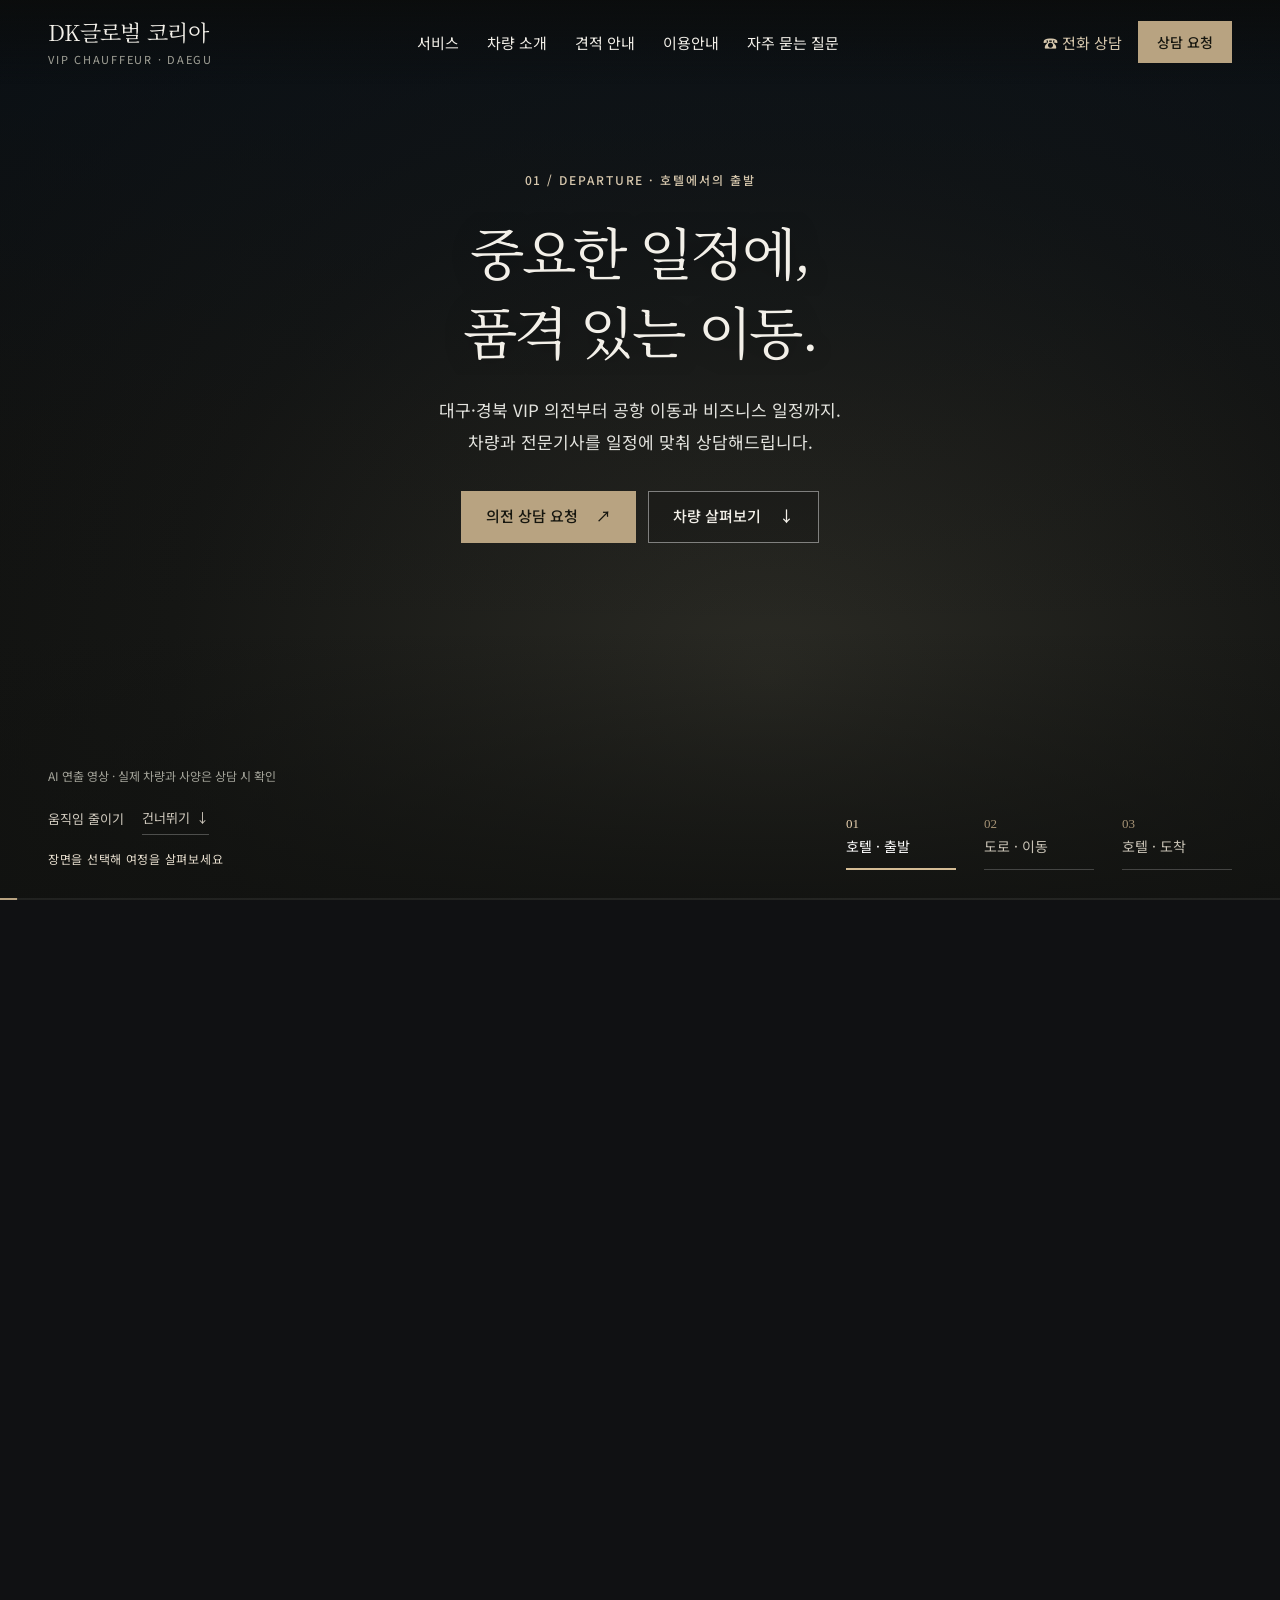
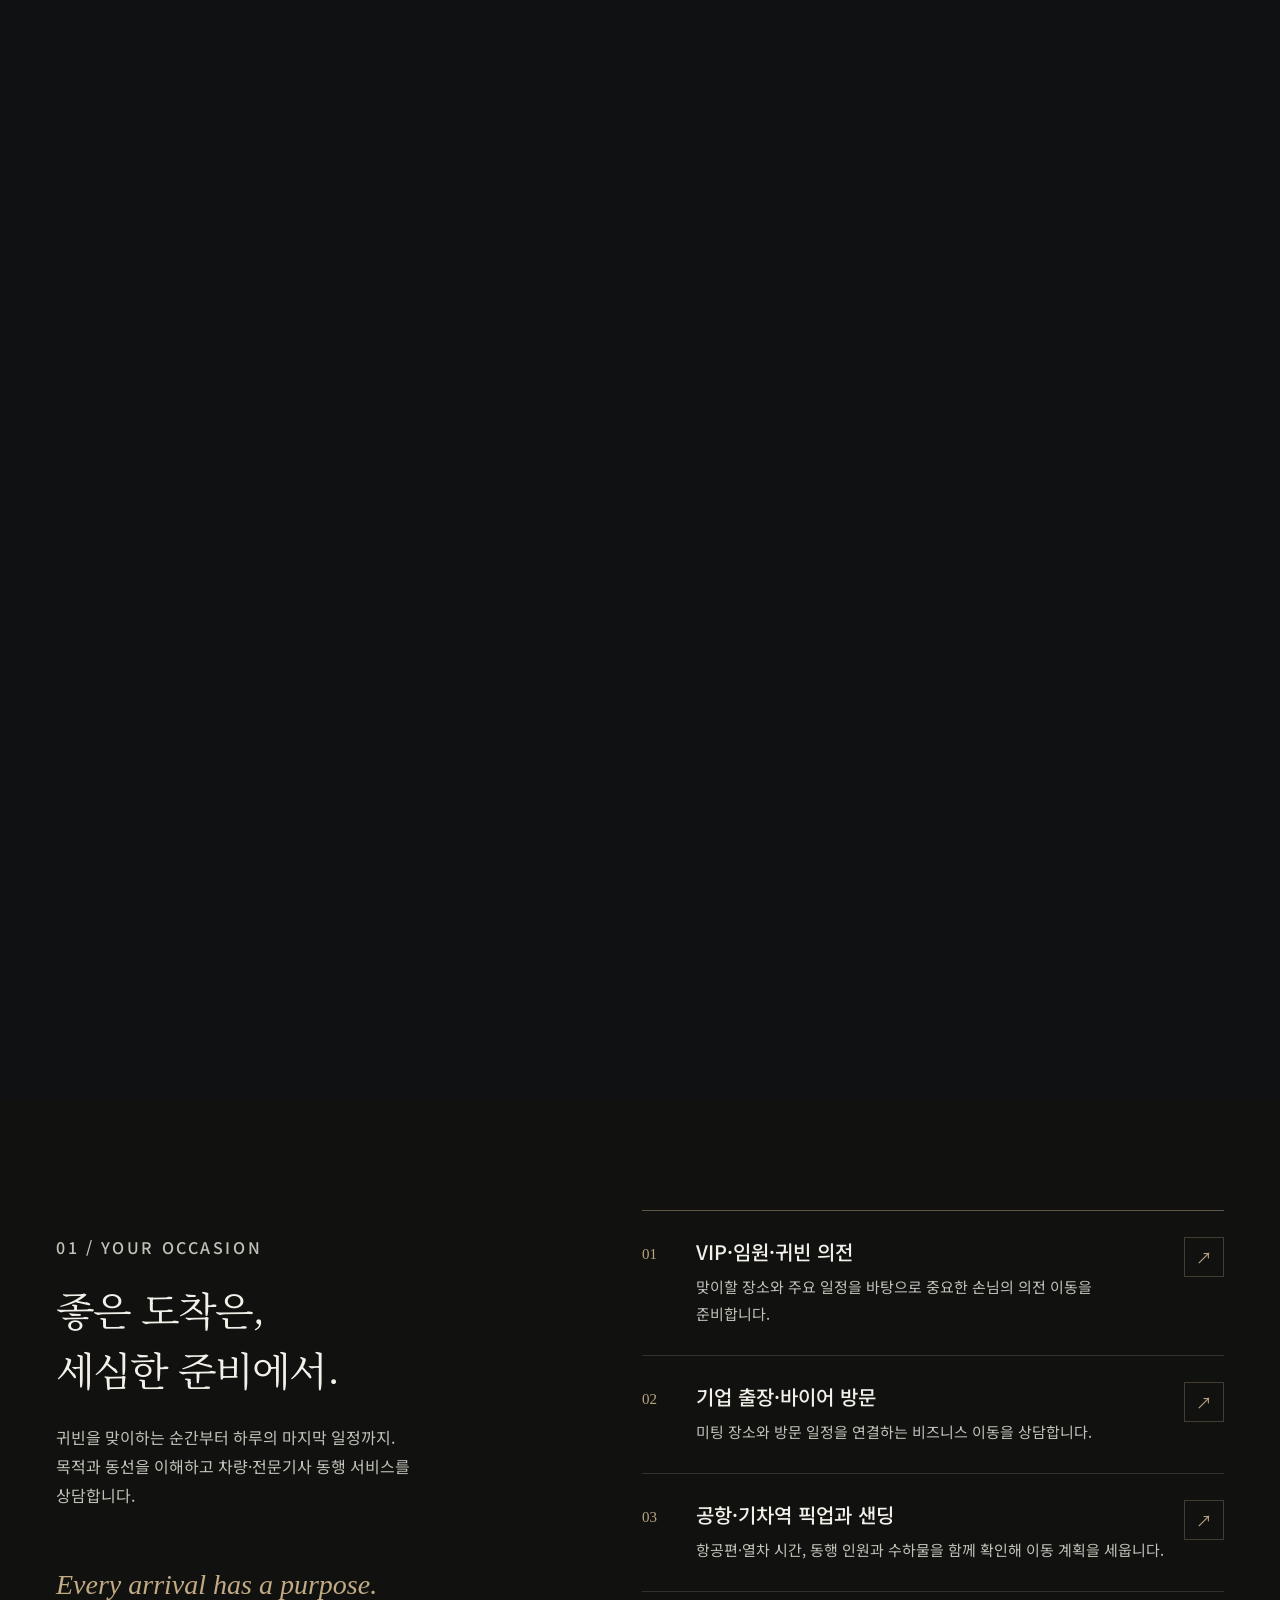
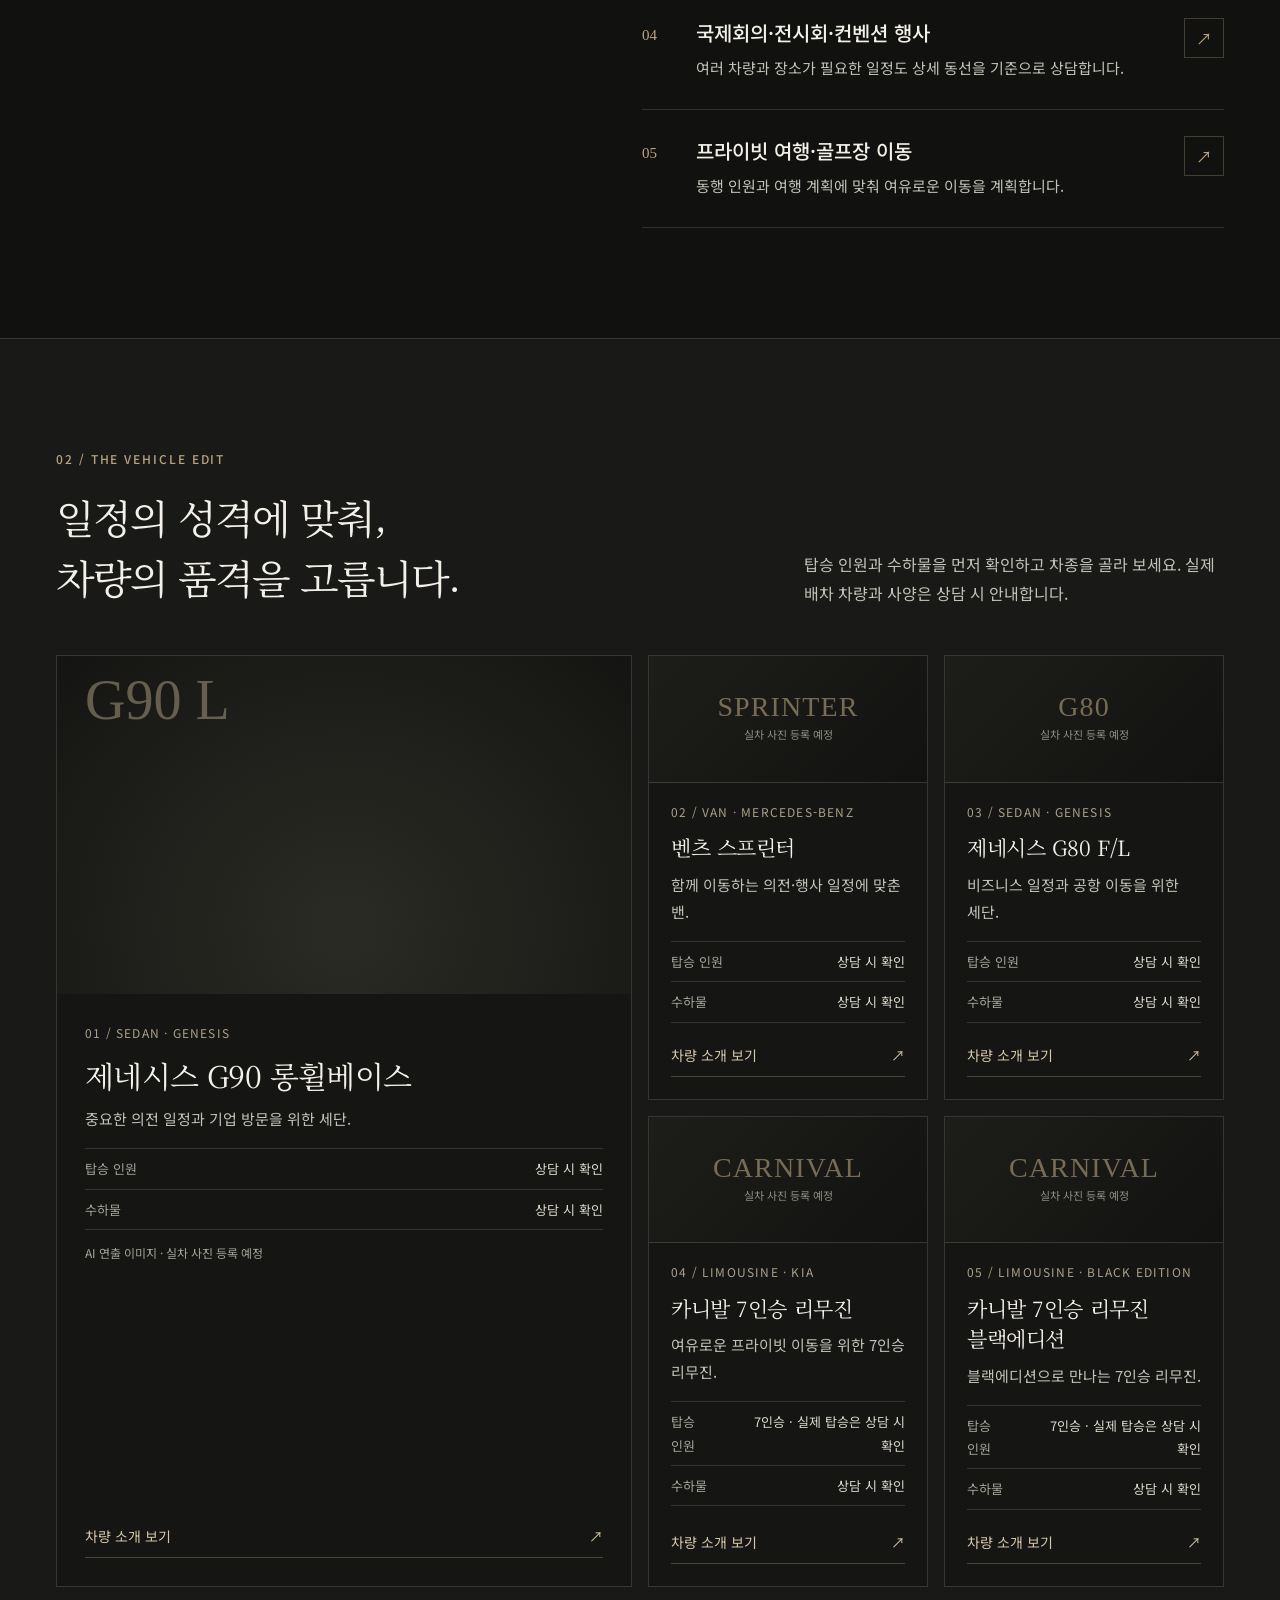
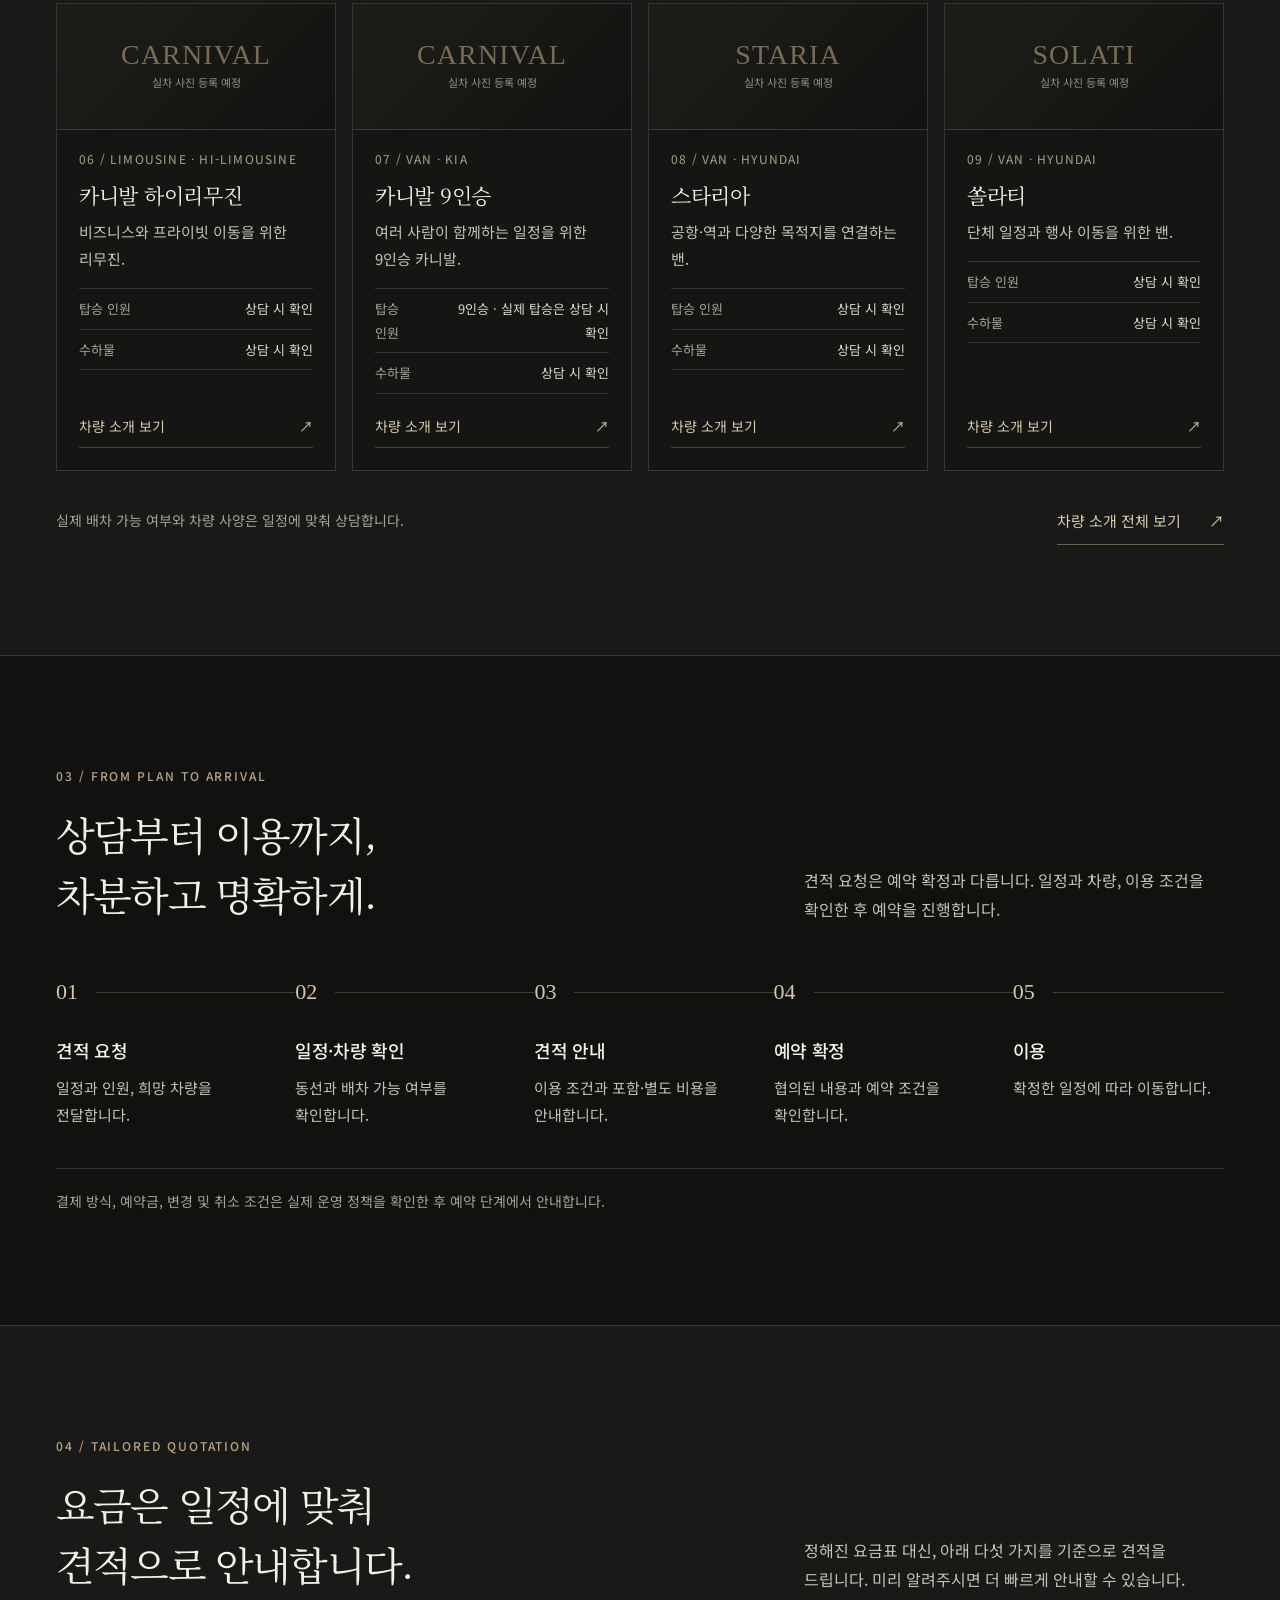
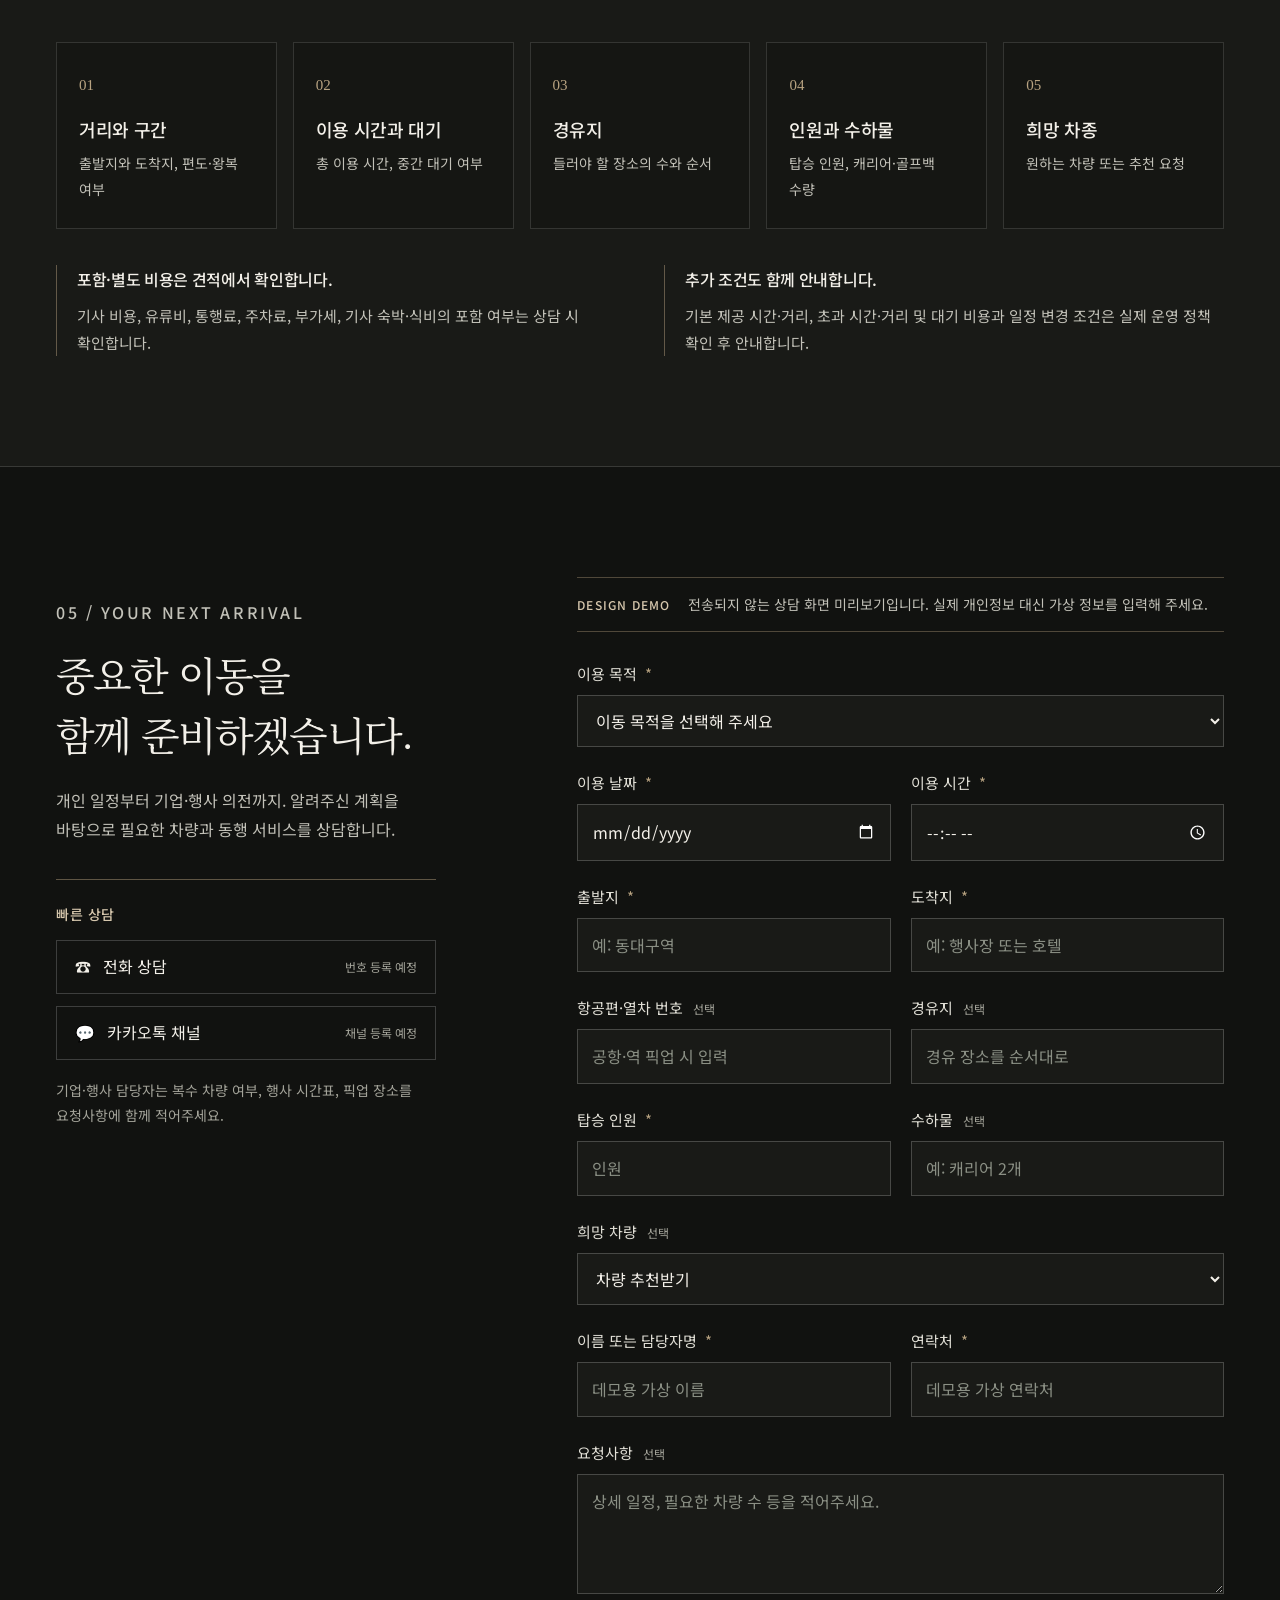
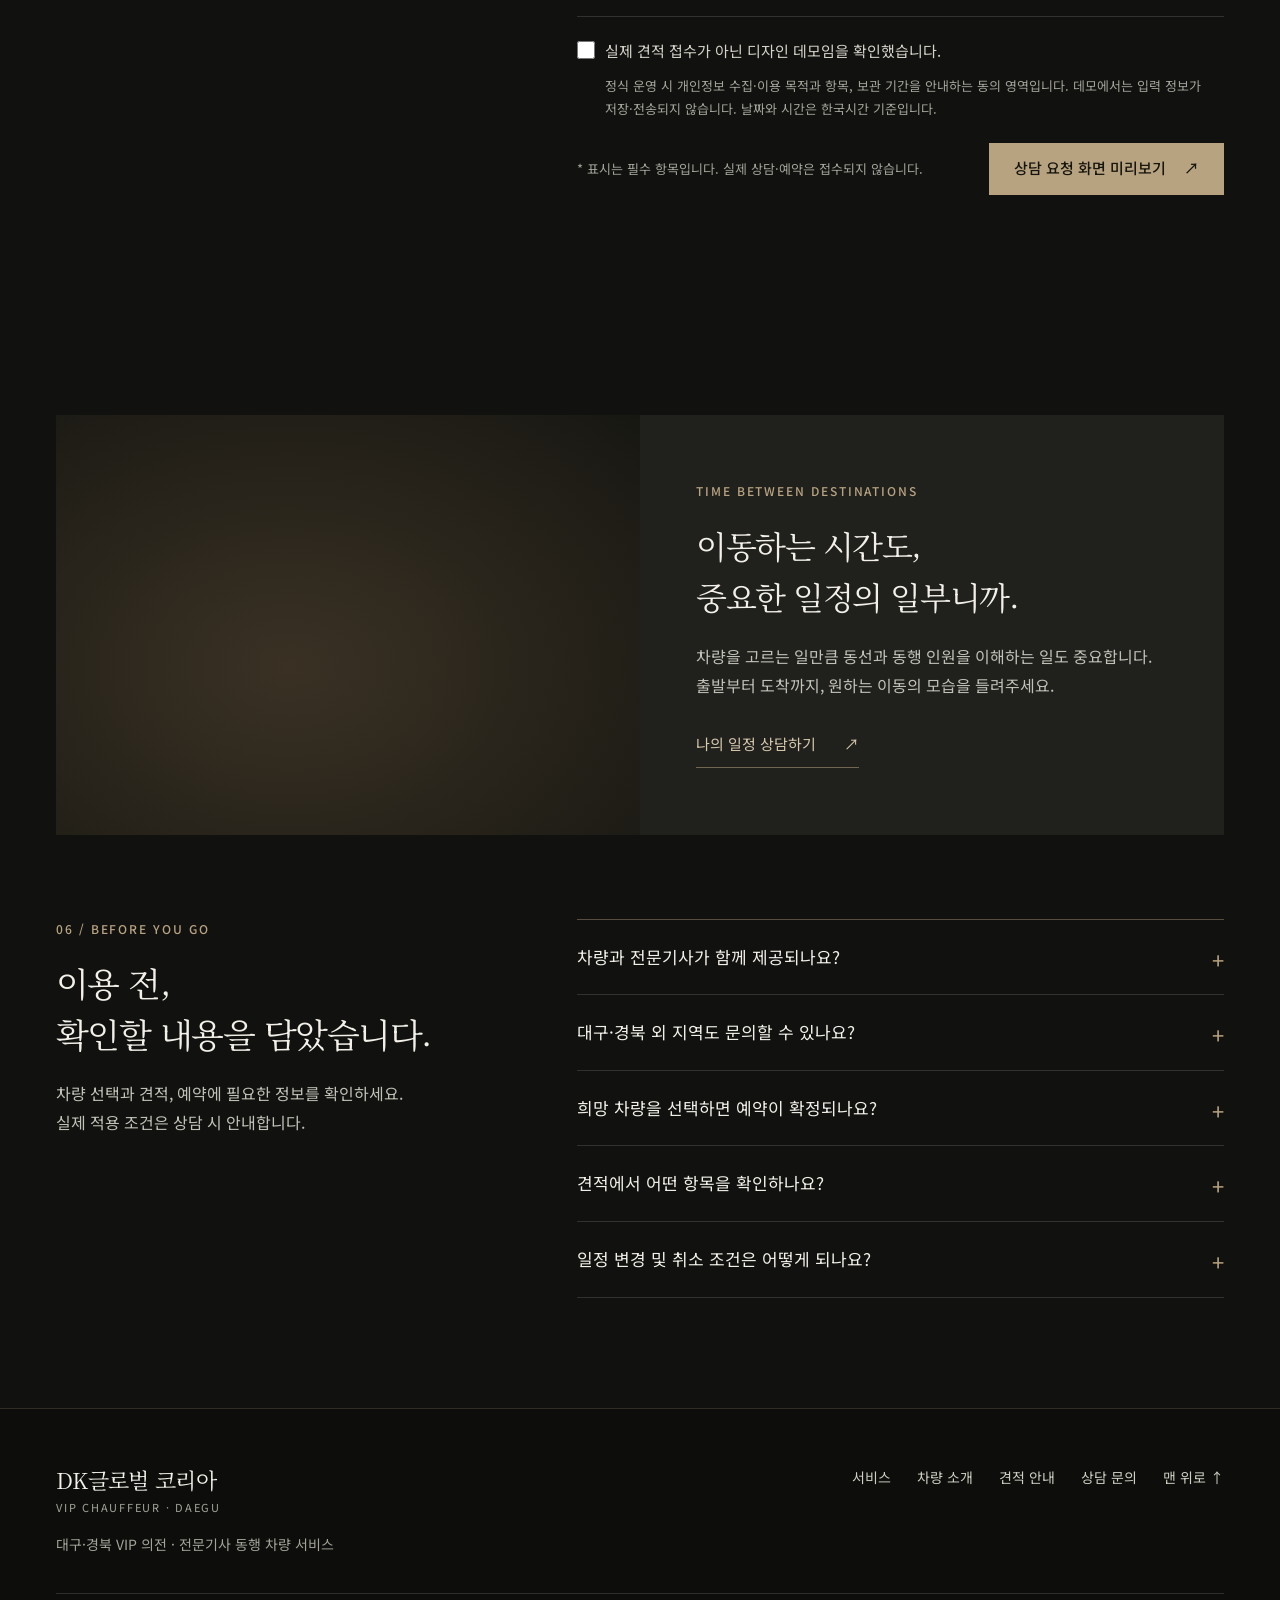
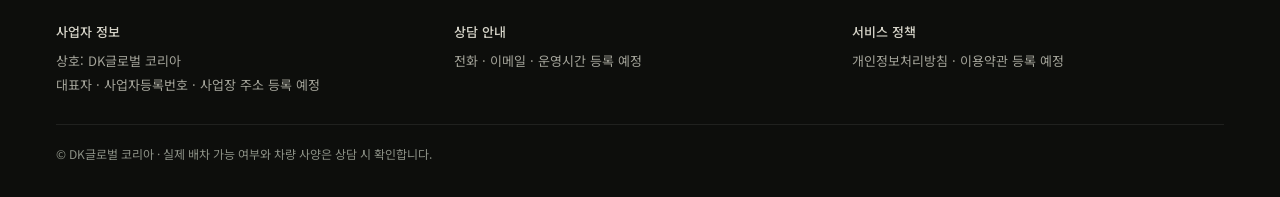
==== dk-global-korea/concept-a-v2/index.html @ 4662c8ce "Add DK Global Korea concept A v2 mockup Redesign of the handed-over concept A page: remove mockup ma" ====
<!doctype html>
<html lang="ko">
<head>
<meta charset="utf-8">
<meta name="viewport" content="width=device-width,initial-scale=1,viewport-fit=cover">
<!-- 시안 단계라 검색 노출을 막아 둡니다. 실제 공개할 때 이 줄을 삭제하세요. -->
<meta name="robots" content="noindex,nofollow">
<meta name="theme-color" content="#111210">
<meta name="description" content="DK글로벌 코리아 · 대구·경북 VIP 의전, 공항·역 픽업, 행사 이동. 차량과 전문기사 동행 서비스를 일정에 맞춰 상담합니다.">
<title>DK글로벌 코리아 | VIP 의전 · 전문기사 동행 차량</title>
<link rel="preconnect" href="https://fonts.googleapis.com">
<link rel="preconnect" href="https://fonts.gstatic.com" crossorigin>
<link href="https://fonts.googleapis.com/css2?family=Noto+Sans+KR:wght@400;500;600&family=Noto+Serif+KR:wght@400;500&display=swap" rel="stylesheet">
<link rel="stylesheet" href="style.css">
</head>
<body>
<a href="#main" class="skip">본문 바로가기</a>

<header class="header">
  <div class="header-inner">
    <a href="#top" class="brand">DK글로벌 코리아<small>VIP CHAUFFEUR · DAEGU</small></a>
    <nav class="nav" id="main-nav" aria-label="주 메뉴">
      <a href="#services">서비스</a><a href="#fleet">차량 소개</a><a href="#quotation">견적 안내</a><a href="#process">이용안내</a><a href="#faq">자주 묻는 질문</a>
    </nav>
    <div class="header-actions">
      <!-- TODO: 실제 전화번호로 교체 → href="tel:010-0000-0000" -->
      <a class="header-call" href="#contact" data-contact="phone"><span aria-hidden="true">☎</span> 전화 상담</a>
      <a class="btn btn-small" href="#quote">상담 요청</a>
      <button class="menu-toggle" type="button" aria-label="메뉴 열기" aria-expanded="false" aria-controls="main-nav">☰</button>
    </div>
  </div>
</header>

<main id="main">
<section class="motion-story" id="top" aria-label="출발부터 도로 주행과 호텔 도착까지 이어지는 이동 여정">
  <div class="motion-stage">
    <div class="journey-cinema" aria-hidden="true"><video class="journey-film" muted playsinline preload="none" poster="assets/arrival.webp" data-src="assets/journey-film.mp4"></video><div class="journey-shade"></div></div>
    <div class="motion-scene is-active" data-scene="0" aria-hidden="false">
      <img class="motion-image" src="assets/arrival.webp" alt="호텔 앞 G90 롱휠베이스를 표현한 AI 연출 이미지. 실제 배차 차량 사진이 아닙니다." width="2000" height="1143" fetchpriority="high" onerror="this.classList.add('is-missing')">
      <div class="motion-copy"><span class="eyebrow">01 / DEPARTURE · 호텔에서의 출발</span><h1><span class="motion-line"><span>중요한 일정에,</span></span><span class="motion-line"><span>품격 있는 이동.</span></span></h1><p>대구·경북 VIP 의전부터 공항 이동과 비즈니스 일정까지.<br>차량과 전문기사를 일정에 맞춰 상담해드립니다.</p><div class="actions"><a class="btn" href="#quote">의전 상담 요청 <span aria-hidden="true">↗</span></a><a class="btn btn-ghost" href="#fleet">차량 살펴보기 <span aria-hidden="true">↓</span></a></div></div>
    </div>
    <div class="motion-scene" data-scene="1" aria-hidden="true" inert>
      <img class="motion-image" src="assets/journey-road-v2.webp" alt="호텔에서 출발한 검은색 G90 롱휠베이스가 저녁 도로를 달리는 AI 연출 장면. 실제 운행 사진이 아닙니다." width="1920" height="1080" onerror="this.classList.add('is-missing')">
      <div class="motion-copy"><span class="eyebrow">02 / ON THE ROAD · 목적지를 향해</span><h2 class="motion-title">달라지는 풍경,<br>이어지는 여유.</h2><p>호텔을 나선 순간부터 다음 목적지까지.<br>이동하는 시간도 편안한 일정의 일부가 되도록.</p><div class="actions"><a class="btn btn-ghost" href="#fleet">내 일정에 맞는 차량 <span aria-hidden="true">↗</span></a></div></div>
    </div>
    <div class="motion-scene" data-scene="2" aria-hidden="true" inert>
      <img class="motion-image" src="assets/journey-hotel.webp" alt="첫 장면과 같은 검은색 G90 롱휠베이스가 호텔 입구를 향해 진입하는 뒷측면 AI 연출 장면. 실제 배차 차량 사진이 아닙니다." width="1920" height="1080" onerror="this.classList.add('is-missing')">
      <div class="motion-copy"><span class="eyebrow">03 / ARRIVAL · 호텔에 도착</span><h2 class="motion-title">도착의 순간까지,<br>품격 있게.</h2><p>차에서 내린 뒤 이어질 다음 일정까지 생각합니다.<br>출발과 도착을 하나의 세심한 여정으로.</p><div class="actions"><a class="btn" href="#services">서비스 살펴보기 <span aria-hidden="true">↓</span></a></div></div>
    </div>
    <div class="motion-bottom">
      <div class="motion-bottom-left">
        <p class="motion-disclaimer">AI 연출 영상 · 실제 차량과 사양은 상담 시 확인</p>
        <div class="journey-play-row">
          <button class="journey-play" type="button" aria-label="출발부터 호텔 도착까지 영상 재생" aria-pressed="false" disabled><span class="journey-play-icon" aria-hidden="true">▶</span><span class="journey-play-label">영상 준비 중</span></button>
          <button class="motion-toggle" type="button" aria-pressed="false">움직임 줄이기</button>
          <a class="motion-skip" href="#services">건너뛰기 <span aria-hidden="true">↓</span></a>
        </div>
        <div class="motion-scroll-hint">스크롤로 이어지는 여정 <span aria-hidden="true">↓</span></div>
      </div>
      <div class="motion-chapters" role="group" aria-label="이동 여정의 장면 선택"><button type="button" data-chapter="0" aria-pressed="true"><b>01</b>호텔 · 출발</button><button type="button" data-chapter="1" aria-pressed="false"><b>02</b>도로 · 이동</button><button type="button" data-chapter="2" aria-pressed="false"><b>03</b>호텔 · 도착</button></div>
    </div>
    <div class="motion-progress" aria-hidden="true"><span></span></div>
  </div>
</section>

<section class="section" id="services" aria-labelledby="services-title"><div class="wrap service-layout">
  <div class="service-intro"><p class="eyebrow">01 / YOUR OCCASION</p><h2 id="services-title">좋은 도착은,<br>세심한 준비에서.</h2><p>귀빈을 맞이하는 순간부터 하루의 마지막 일정까지. 목적과 동선을 이해하고 차량·전문기사 동행 서비스를 상담합니다.</p><p class="service-motto" aria-hidden="true">Every arrival has a purpose.</p></div>
  <!-- 확인 필요: 사업자 업종(렌터카 등)에 따라 내국인 대상 기사 동행 안내 문구는 조정이 필요할 수 있습니다. -->
  <div class="service-list">
    <a class="service-row" href="#quote" data-purpose="VIP·임원·귀빈 의전"><span class="service-no">01</span><span><b>VIP·임원·귀빈 의전</b><span>맞이할 장소와 주요 일정을 바탕으로 중요한 손님의 의전 이동을 준비합니다.</span></span><span class="service-arrow" aria-hidden="true">↗</span></a>
    <a class="service-row" href="#quote" data-purpose="기업 출장·바이어 방문"><span class="service-no">02</span><span><b>기업 출장·바이어 방문</b><span>미팅 장소와 방문 일정을 연결하는 비즈니스 이동을 상담합니다.</span></span><span class="service-arrow" aria-hidden="true">↗</span></a>
    <a class="service-row" href="#quote" data-purpose="공항·기차역 픽업과 샌딩"><span class="service-no">03</span><span><b>공항·기차역 픽업과 샌딩</b><span>항공편·열차 시간, 동행 인원과 수하물을 함께 확인해 이동 계획을 세웁니다.</span></span><span class="service-arrow" aria-hidden="true">↗</span></a>
    <a class="service-row" href="#quote" data-purpose="국제회의·전시회·컨벤션"><span class="service-no">04</span><span><b>국제회의·전시회·컨벤션 행사</b><span>여러 차량과 장소가 필요한 일정도 상세 동선을 기준으로 상담합니다.</span></span><span class="service-arrow" aria-hidden="true">↗</span></a>
    <a class="service-row" href="#quote" data-purpose="프라이빗 여행·골프장 이동"><span class="service-no">05</span><span><b>프라이빗 여행·골프장 이동</b><span>동행 인원과 여행 계획에 맞춰 여유로운 이동을 계획합니다.</span></span><span class="service-arrow" aria-hidden="true">↗</span></a>
  </div>
</div></section>

<section class="section section-panel" id="fleet" aria-labelledby="fleet-title"><div class="wrap">
  <div class="section-head"><div><p class="eyebrow">02 / THE VEHICLE EDIT</p><h2 id="fleet-title">일정의 성격에 맞춰,<br>차량의 품격을 고릅니다.</h2></div><p>탑승 인원과 수하물을 먼저 확인하고 차종을 골라 보세요. 실제 배차 차량과 사양은 상담 시 안내합니다.</p></div>
  <div class="fleet-grid">
    <article class="vehicle-card featured">
      <div class="vehicle-photo"><img src="assets/arrival.webp" alt="G90 롱휠베이스 AI 외관 연출 예시" loading="lazy" onerror="this.classList.add('is-missing')"><span class="vehicle-word" aria-hidden="true">G90 L</span></div>
      <div class="vehicle-body"><p class="vehicle-meta">01 / SEDAN · GENESIS</p><h3>제네시스 G90 롱휠베이스</h3><p>중요한 의전 일정과 기업 방문을 위한 세단.</p>
      <dl class="vehicle-spec"><div><dt>탑승 인원</dt><dd>상담 시 확인</dd></div><div><dt>수하물</dt><dd>상담 시 확인</dd></div></dl>
      <p class="vehicle-note">AI 연출 이미지 · 실차 사진 등록 예정</p>
      <a class="vehicle-link" href="../vehicles/index.html#g90">차량 소개 보기 <span aria-hidden="true">↗</span></a></div>
    </article>
    <article class="vehicle-card"><div class="vehicle-thumb" aria-hidden="true"><span>SPRINTER</span><small>실차 사진 등록 예정</small></div><p class="vehicle-meta">02 / VAN · MERCEDES-BENZ</p><h3>벤츠 스프린터</h3><p>함께 이동하는 의전·행사 일정에 맞춘 밴.</p><dl class="vehicle-spec"><div><dt>탑승 인원</dt><dd>상담 시 확인</dd></div><div><dt>수하물</dt><dd>상담 시 확인</dd></div></dl><a class="vehicle-link" href="../vehicles/index.html#sprinter">차량 소개 보기 <span aria-hidden="true">↗</span></a></article>
    <article class="vehicle-card"><div class="vehicle-thumb" aria-hidden="true"><span>G80</span><small>실차 사진 등록 예정</small></div><p class="vehicle-meta">03 / SEDAN · GENESIS</p><h3>제네시스 G80 F/L</h3><p>비즈니스 일정과 공항 이동을 위한 세단.</p><dl class="vehicle-spec"><div><dt>탑승 인원</dt><dd>상담 시 확인</dd></div><div><dt>수하물</dt><dd>상담 시 확인</dd></div></dl><a class="vehicle-link" href="../vehicles/index.html#g80">차량 소개 보기 <span aria-hidden="true">↗</span></a></article>
    <article class="vehicle-card"><div class="vehicle-thumb" aria-hidden="true"><span>CARNIVAL</span><small>실차 사진 등록 예정</small></div><p class="vehicle-meta">04 / LIMOUSINE · KIA</p><h3>카니발 7인승 리무진</h3><p>여유로운 프라이빗 이동을 위한 7인승 리무진.</p><dl class="vehicle-spec"><div><dt>탑승 인원</dt><dd>7인승 · 실제 탑승은 상담 시 확인</dd></div><div><dt>수하물</dt><dd>상담 시 확인</dd></div></dl><a class="vehicle-link" href="../vehicles/index.html#carnival-7">차량 소개 보기 <span aria-hidden="true">↗</span></a></article>
    <article class="vehicle-card"><div class="vehicle-thumb" aria-hidden="true"><span>CARNIVAL</span><small>실차 사진 등록 예정</small></div><p class="vehicle-meta">05 / LIMOUSINE · BLACK EDITION</p><h3>카니발 7인승 리무진 블랙에디션</h3><p>블랙에디션으로 만나는 7인승 리무진.</p><dl class="vehicle-spec"><div><dt>탑승 인원</dt><dd>7인승 · 실제 탑승은 상담 시 확인</dd></div><div><dt>수하물</dt><dd>상담 시 확인</dd></div></dl><a class="vehicle-link" href="../vehicles/index.html#carnival-black">차량 소개 보기 <span aria-hidden="true">↗</span></a></article>
    <article class="vehicle-card"><div class="vehicle-thumb" aria-hidden="true"><span>CARNIVAL</span><small>실차 사진 등록 예정</small></div><p class="vehicle-meta">06 / LIMOUSINE · HI-LIMOUSINE</p><h3>카니발 하이리무진</h3><p>비즈니스와 프라이빗 이동을 위한 리무진.</p><dl class="vehicle-spec"><div><dt>탑승 인원</dt><dd>상담 시 확인</dd></div><div><dt>수하물</dt><dd>상담 시 확인</dd></div></dl><a class="vehicle-link" href="../vehicles/index.html#carnival-high">차량 소개 보기 <span aria-hidden="true">↗</span></a></article>
    <article class="vehicle-card"><div class="vehicle-thumb" aria-hidden="true"><span>CARNIVAL</span><small>실차 사진 등록 예정</small></div><p class="vehicle-meta">07 / VAN · KIA</p><h3>카니발 9인승</h3><p>여러 사람이 함께하는 일정을 위한 9인승 카니발.</p><dl class="vehicle-spec"><div><dt>탑승 인원</dt><dd>9인승 · 실제 탑승은 상담 시 확인</dd></div><div><dt>수하물</dt><dd>상담 시 확인</dd></div></dl><a class="vehicle-link" href="../vehicles/index.html#carnival-9">차량 소개 보기 <span aria-hidden="true">↗</span></a></article>
    <article class="vehicle-card"><div class="vehicle-thumb" aria-hidden="true"><span>STARIA</span><small>실차 사진 등록 예정</small></div><p class="vehicle-meta">08 / VAN · HYUNDAI</p><h3>스타리아</h3><p>공항·역과 다양한 목적지를 연결하는 밴.</p><dl class="vehicle-spec"><div><dt>탑승 인원</dt><dd>상담 시 확인</dd></div><div><dt>수하물</dt><dd>상담 시 확인</dd></div></dl><a class="vehicle-link" href="../vehicles/index.html#staria">차량 소개 보기 <span aria-hidden="true">↗</span></a></article>
    <article class="vehicle-card"><div class="vehicle-thumb" aria-hidden="true"><span>SOLATI</span><small>실차 사진 등록 예정</small></div><p class="vehicle-meta">09 / VAN · HYUNDAI</p><h3>쏠라티</h3><p>단체 일정과 행사 이동을 위한 밴.</p><dl class="vehicle-spec"><div><dt>탑승 인원</dt><dd>상담 시 확인</dd></div><div><dt>수하물</dt><dd>상담 시 확인</dd></div></dl><a class="vehicle-link" href="../vehicles/index.html#solati">차량 소개 보기 <span aria-hidden="true">↗</span></a></article>
  </div>
  <div class="fleet-footnote"><p>실제 배차 가능 여부와 차량 사양은 일정에 맞춰 상담합니다.</p><a class="text-link" href="../vehicles/index.html">차량 소개 전체 보기 <span aria-hidden="true">↗</span></a></div>
</div></section>

<section class="section" id="process" aria-labelledby="process-title"><div class="wrap">
  <div class="section-head"><div><p class="eyebrow">03 / FROM PLAN TO ARRIVAL</p><h2 id="process-title">상담부터 이용까지,<br>차분하고 명확하게.</h2></div><p>견적 요청은 예약 확정과 다릅니다. 일정과 차량, 이용 조건을 확인한 후 예약을 진행합니다.</p></div>
  <ol class="process-grid">
    <li><span class="step-number">01</span><h3>견적 요청</h3><p>일정과 인원, 희망 차량을 전달합니다.</p></li>
    <li><span class="step-number">02</span><h3>일정·차량 확인</h3><p>동선과 배차 가능 여부를 확인합니다.</p></li>
    <li><span class="step-number">03</span><h3>견적 안내</h3><p>이용 조건과 포함·별도 비용을 안내합니다.</p></li>
    <li><span class="step-number">04</span><h3>예약 확정</h3><p>협의된 내용과 예약 조건을 확인합니다.</p></li>
    <li><span class="step-number">05</span><h3>이용</h3><p>확정한 일정에 따라 이동합니다.</p></li>
  </ol>
  <p class="process-note">결제 방식, 예약금, 변경 및 취소 조건은 실제 운영 정책을 확인한 후 예약 단계에서 안내합니다.</p>
</div></section>

<section class="section section-panel" id="quotation" aria-labelledby="quotation-title"><div class="wrap">
  <div class="section-head"><div><p class="eyebrow">04 / TAILORED QUOTATION</p><h2 id="quotation-title">요금은 일정에 맞춰<br>견적으로 안내합니다.</h2></div><p>정해진 요금표 대신, 아래 다섯 가지를 기준으로 견적을 드립니다. 미리 알려주시면 더 빠르게 안내할 수 있습니다.</p></div>
  <div class="factor-grid">
    <article class="factor"><span>01</span><h3>거리와 구간</h3><p>출발지와 도착지, 편도·왕복 여부</p></article>
    <article class="factor"><span>02</span><h3>이용 시간과 대기</h3><p>총 이용 시간, 중간 대기 여부</p></article>
    <article class="factor"><span>03</span><h3>경유지</h3><p>들러야 할 장소의 수와 순서</p></article>
    <article class="factor"><span>04</span><h3>인원과 수하물</h3><p>탑승 인원, 캐리어·골프백 수량</p></article>
    <article class="factor"><span>05</span><h3>희망 차종</h3><p>원하는 차량 또는 추천 요청</p></article>
  </div>
  <div class="pricing-notes">
    <div class="pricing-note"><h3>포함·별도 비용은 견적에서 확인합니다.</h3><p>기사 비용, 유류비, 통행료, 주차료, 부가세, 기사 숙박·식비의 포함 여부는 상담 시 확인합니다.</p></div>
    <div class="pricing-note"><h3>추가 조건도 함께 안내합니다.</h3><p>기본 제공 시간·거리, 초과 시간·거리 및 대기 비용과 일정 변경 조건은 실제 운영 정책 확인 후 안내합니다.</p></div>
  </div>
</div></section>

<section class="section" id="quote" aria-labelledby="quote-title"><div class="wrap quote-layout">
  <div class="quote-intro"><p class="eyebrow">05 / YOUR NEXT ARRIVAL</p><h2 id="quote-title">중요한 이동을<br>함께 준비하겠습니다.</h2><p>개인 일정부터 기업·행사 의전까지. 알려주신 계획을 바탕으로 필요한 차량과 동행 서비스를 상담합니다.</p>
    <div class="contact-card" id="contact">
      <strong>빠른 상담</strong>
      <!-- TODO: 실제 연락처로 교체 -->
      <a href="#contact" data-contact="phone"><span aria-hidden="true">☎</span> 전화 상담 <em>번호 등록 예정</em></a>
      <a href="#contact" data-contact="kakao"><span aria-hidden="true">💬</span> 카카오톡 채널 <em>채널 등록 예정</em></a>
      <p>기업·행사 담당자는 복수 차량 여부, 행사 시간표, 픽업 장소를 요청사항에 함께 적어주세요.</p>
    </div>
  </div>
  <div>
    <div class="demo-notice"><strong>DESIGN DEMO</strong><p>전송되지 않는 상담 화면 미리보기입니다. 실제 개인정보 대신 가상 정보를 입력해 주세요.</p></div>
    <form class="quote-form" id="quote-form" autocomplete="off" novalidate>
      <div class="field full"><label for="purpose">이용 목적 <span class="required">*</span></label><select id="purpose" required><option value="">이동 목적을 선택해 주세요</option><option>VIP·임원·귀빈 의전</option><option>기업 출장·바이어 방문</option><option>공항·기차역 픽업과 샌딩</option><option>국제회의·전시회·컨벤션</option><option>프라이빗 여행·골프장 이동</option></select></div>
      <div class="field"><label for="date">이용 날짜 <span class="required">*</span></label><input id="date" type="date" required></div>
      <div class="field"><label for="time">이용 시간 <span class="required">*</span></label><input id="time" type="time" required></div>
      <div class="field"><label for="origin">출발지 <span class="required">*</span></label><input id="origin" placeholder="예: 동대구역" required maxlength="120"></div>
      <div class="field"><label for="destination">도착지 <span class="required">*</span></label><input id="destination" placeholder="예: 행사장 또는 호텔" required maxlength="120"></div>
      <div class="field"><label for="transport">항공편·열차 번호 <span class="optional">선택</span></label><input id="transport" placeholder="공항·역 픽업 시 입력" maxlength="40"></div>
      <div class="field"><label for="stops">경유지 <span class="optional">선택</span></label><input id="stops" placeholder="경유 장소를 순서대로" maxlength="250"></div>
      <div class="field"><label for="people">탑승 인원 <span class="required">*</span></label><input id="people" type="number" min="1" step="1" placeholder="인원" required></div>
      <div class="field"><label for="luggage">수하물 <span class="optional">선택</span></label><input id="luggage" placeholder="예: 캐리어 2개" maxlength="120"></div>
      <div class="field full"><label for="vehicle">희망 차량 <span class="optional">선택</span></label><select id="vehicle"><option>차량 추천받기</option><option>제네시스 G90 롱휠베이스</option><option>제네시스 G80 F/L</option><option>벤츠 스프린터</option><option>카니발 하이리무진</option><option>카니발 7인승 리무진</option><option>카니발 9인승</option><option>카니발 7인승 리무진 블랙에디션</option><option>스타리아</option><option>쏠라티</option></select></div>
      <p class="selection-live full" id="selection-live" aria-live="polite"></p>
      <div class="field"><label for="name">이름 또는 담당자명 <span class="required">*</span></label><input id="name" placeholder="데모용 가상 이름" required maxlength="60"></div>
      <div class="field"><label for="contact-input">연락처 <span class="required">*</span></label><input id="contact-input" type="tel" placeholder="데모용 가상 연락처" required maxlength="50"></div>
      <div class="field full"><label for="request">요청사항 <span class="optional">선택</span></label><textarea id="request" placeholder="상세 일정, 필요한 차량 수 등을 적어주세요." maxlength="2000"></textarea></div>
      <div class="privacy-block full"><label class="consent"><input type="checkbox" id="privacy" required><span>실제 견적 접수가 아닌 디자인 데모임을 확인했습니다.</span></label><p>정식 운영 시 개인정보 수집·이용 목적과 항목, 보관 기간을 안내하는 동의 영역입니다. 데모에서는 입력 정보가 저장·전송되지 않습니다. 날짜와 시간은 한국시간 기준입니다.</p></div>
      <div class="form-action full"><p>* 표시는 필수 항목입니다. 실제 상담·예약은 접수되지 않습니다.</p><button class="btn" type="submit">상담 요청 화면 미리보기 <span aria-hidden="true">↗</span></button></div>
      <p class="form-status full" id="form-status" role="status" tabindex="-1" hidden>데모 미리보기입니다. 실제 접수되지 않았습니다. 입력한 정보는 외부로 전송되거나 저장되지 않으며, 예약도 확정되지 않았습니다.</p>
    </form>
  </div>
</div></section>

<section class="section" id="faq" aria-labelledby="faq-title"><div class="wrap">
  <div class="atmosphere"><div class="atmosphere-photo"><img src="assets/comfort.webp" alt="가죽 시트와 따뜻한 빛으로 표현한 AI 차량 실내 분위기 이미지" loading="lazy" onerror="this.classList.add('is-missing')"></div><div class="atmosphere-copy"><span class="eyebrow">TIME BETWEEN DESTINATIONS</span><h2>이동하는 시간도,<br>중요한 일정의 일부니까.</h2><p>차량을 고르는 일만큼 동선과 동행 인원을 이해하는 일도 중요합니다. 출발부터 도착까지, 원하는 이동의 모습을 들려주세요.</p><a href="#quote" class="text-link">나의 일정 상담하기 <span aria-hidden="true">↗</span></a></div></div>
  <div class="guide-layout"><div><p class="eyebrow">06 / BEFORE YOU GO</p><h2 id="faq-title">이용 전,<br>확인할 내용을 담았습니다.</h2><p class="guide-copy">차량 선택과 견적, 예약에 필요한 정보를 확인하세요. 실제 적용 조건은 상담 시 안내합니다.</p></div>
  <div class="faq-list">
    <details><summary>차량과 전문기사가 함께 제공되나요?</summary><p>이 홈페이지는 차량과 전문기사가 함께하는 의전·이동 서비스를 기준으로 구성했습니다. 기사만 제공하는 서비스는 운영 여부가 확인되지 않아 안내하지 않습니다.</p></details>
    <details><summary>대구·경북 외 지역도 문의할 수 있나요?</summary><p>대구·경북 중심으로 안내하며, 다른 지역이 포함된 일정은 출발지·도착지·이용 날짜를 기준으로 실제 운영 가능 여부를 상담 시 확인합니다.</p></details>
    <details><summary>희망 차량을 선택하면 예약이 확정되나요?</summary><p>차량 소개 페이지에서 ‘이 차량으로 상담하기’를 선택하면 상담 양식에 희망 차종이 반영됩니다. 실제 배차 가능 여부와 사양, 이용 조건을 확인한 뒤 예약을 확정합니다.</p></details>
    <details><summary>견적에서 어떤 항목을 확인하나요?</summary><p>이용 시간·거리, 경유지, 대기 여부와 함께 기사 비용, 유류비, 통행료, 주차료, 부가세 및 추가 비용의 포함·별도 여부를 확인합니다.</p></details>
    <details><summary>일정 변경 및 취소 조건은 어떻게 되나요?</summary><p>변경 가능 범위와 취소·환불 기준은 실제 운영 정책 확인 후 등록할 예정입니다. 예약 확정 전 안내받은 견적과 조건을 확인해 주세요.</p></details>
  </div></div>
</div></section>
</main>

<footer class="footer"><div class="wrap">
  <div class="footer-top"><div><a class="brand" href="#top">DK글로벌 코리아<small>VIP CHAUFFEUR · DAEGU</small></a><p class="footer-tagline">대구·경북 VIP 의전 · 전문기사 동행 차량 서비스</p></div><nav class="footer-links" aria-label="하단 메뉴"><a href="#services">서비스</a><a href="#fleet">차량 소개</a><a href="#quotation">견적 안내</a><a href="#quote">상담 문의</a><a href="#top">맨 위로 ↑</a></nav></div>
  <!-- TODO: 실제 사업자 정보로 교체 -->
  <div class="footer-info"><p><strong>사업자 정보</strong>상호: DK글로벌 코리아<br>대표자 · 사업자등록번호 · 사업장 주소 등록 예정</p><p><strong>상담 안내</strong>전화 · 이메일 · 운영시간 등록 예정</p><p><strong>서비스 정책</strong>개인정보처리방침 · 이용약관 등록 예정</p></div>
  <p class="footer-bottom">© DK글로벌 코리아 · 실제 배차 가능 여부와 차량 사양은 상담 시 확인합니다.</p>
</div></footer>

<div class="mobile-cta" id="mobile-cta"><a href="#contact" data-contact="phone" class="btn btn-ghost">☎ 전화</a><a href="#quote" class="btn">의전 상담 요청 <span aria-hidden="true">↗</span></a></div>

<script>
(function(){
  'use strict';
  const nav=document.getElementById('main-nav'),toggle=document.querySelector('.menu-toggle');
  const quote=document.getElementById('quote'),form=document.getElementById('quote-form');
  const vehicle=document.getElementById('vehicle'),purpose=document.getElementById('purpose');
  const status=document.getElementById('form-status'),cta=document.getElementById('mobile-cta'),live=document.getElementById('selection-live');
  const reduced=matchMedia('(prefers-reduced-motion:reduce)');
  const vehicles={"g90":"제네시스 G90 롱휠베이스","g80":"제네시스 G80 F/L","sprinter":"벤츠 스프린터","carnival-high":"카니발 하이리무진","carnival-7":"카니발 7인승 리무진","carnival-9":"카니발 9인승","carnival-black":"카니발 7인승 리무진 블랙에디션","staria":"스타리아","solati":"쏠라티"};
  const requested=new URLSearchParams(location.search).get('vehicle');
  if(Object.prototype.hasOwnProperty.call(vehicles,requested)){vehicle.value=vehicles[requested];live.textContent=vehicles[requested]+'를 희망 차량으로 선택했습니다. 실제 배차 가능 여부는 상담 시 확인합니다.';}
  function closeMenu(){nav.classList.remove('open');toggle.setAttribute('aria-expanded','false');toggle.setAttribute('aria-label','메뉴 열기');}
  toggle.addEventListener('click',function(){const open=toggle.getAttribute('aria-expanded')!=='true';toggle.setAttribute('aria-expanded',String(open));toggle.setAttribute('aria-label',open?'메뉴 닫기':'메뉴 열기');nav.classList.toggle('open',open);});
  nav.querySelectorAll('a').forEach(function(a){a.addEventListener('click',closeMenu);});
  document.addEventListener('keydown',function(e){if(e.key==='Escape'&&nav.classList.contains('open')){closeMenu();toggle.focus();}});
  document.querySelectorAll('[data-purpose]').forEach(function(link){link.addEventListener('click',function(){purpose.value=link.dataset.purpose;});});
  form.addEventListener('submit',function(e){e.preventDefault();if(!form.reportValidity())return;status.hidden=false;status.focus({preventScroll:true});status.scrollIntoView({behavior:reduced.matches?'auto':'smooth',block:'center'});});
  let quoteVisible=false;
  function hideCta(){cta.classList.toggle('is-hidden',quoteVisible||form.contains(document.activeElement));}
  if('IntersectionObserver' in window){new IntersectionObserver(function(entries){quoteVisible=entries[0].isIntersecting;hideCta();},{threshold:0}).observe(quote);}
  document.addEventListener('focusin',hideCta);
  document.addEventListener('focusout',function(){setTimeout(hideCta,0);});
})();
</script>
<script src="motion.js"></script>
</body>
</html>
---- dk-global-korea/concept-a-v2/style.css ----
/* DK글로벌 코리아 A안 v2 — 색·글자 크기 통일, 시안 표시 제거, 연락 수단 상시 노출 */
:root{
  --bg:#111210;--panel:#191a17;--panel2:#20211d;
  --ink:#f3f0e9;--muted:#c2c1b8;--soft:#a3a399;
  --gold:#b8a381;--gold-light:#d6c7ad;--line:#ffffff22;
  --serif:'Noto Serif KR',Batang,Georgia,serif;--sans:'Noto Sans KR','Malgun Gothic',sans-serif;
  --ease:cubic-bezier(.23,1,.32,1);--header:84px;
}
*{box-sizing:border-box}
html{scroll-behavior:smooth;scroll-padding-top:var(--header)}
body{margin:0;background:var(--bg);color:var(--ink);font-family:var(--sans);font-size:16px;line-height:1.8;word-break:keep-all;overflow-wrap:break-word;-webkit-font-smoothing:antialiased}
a{color:inherit;text-decoration:none}
button,input,select,textarea{font:inherit}
button{cursor:pointer;border-radius:0}
a:focus-visible,button:focus-visible,input:focus-visible,select:focus-visible,textarea:focus-visible,summary:focus-visible{outline:2px solid var(--gold-light);outline-offset:4px}
img{display:block;width:100%;object-fit:cover}
img.is-missing{visibility:hidden}
h1,h2,h3,p,ol,dl,dd{margin:0}
h1,h2{font-family:var(--serif);font-weight:400;letter-spacing:-.045em}
h2{font-size:40px;line-height:1.5}
h3{font-weight:500;letter-spacing:-.02em}
.wrap{width:calc(100% - 112px);max-width:1280px;margin:0 auto}
.eyebrow{display:block;font-size:12px;letter-spacing:.16em;line-height:1.7;color:var(--gold);font-weight:500;margin-bottom:18px}
.section{padding:110px 0}
.section-panel{background:var(--panel);border-block:1px solid var(--line)}
.section-head{display:flex;justify-content:space-between;align-items:flex-end;gap:60px;margin-bottom:48px}
.section-head>p{font-size:16px;color:var(--muted);max-width:420px}
.skip{position:absolute;top:-90px;left:18px;z-index:100;background:var(--ink);color:var(--bg);padding:12px}.skip:focus{top:10px}

/* Buttons */
.btn{display:inline-flex;align-items:center;justify-content:center;gap:18px;min-height:52px;padding:12px 24px;border:1px solid var(--gold);background:var(--gold);color:#16160f;font-size:15px;font-weight:500;line-height:1.5;transition:background .16s,border-color .16s,transform 90ms var(--ease)}
.btn:hover{background:var(--gold-light);border-color:var(--gold-light)}
.btn:active{transform:scale(.97)}
.btn-ghost{background:#11121040;color:var(--ink);border-color:#ffffff70}
.btn-ghost:hover{background:#b8a38120;border-color:var(--gold-light)}
.btn-small{min-height:42px;padding:8px 18px;font-size:14px}
.text-link{display:inline-flex;align-items:center;gap:28px;border-bottom:1px solid #b8a38188;padding:10px 0;font-size:15px;color:var(--gold-light)}

/* Header: 항상 상단 고정, 전화·상담 버튼 상시 노출 */
.header{position:fixed;top:0;left:0;right:0;z-index:20;height:var(--header);background:linear-gradient(180deg,#0b0c0bcc,#0b0c0b00);transition:background .2s}
.header.is-solid{background:#111210f2;border-bottom:1px solid var(--line);backdrop-filter:blur(12px)}
.header-inner{height:100%;display:flex;align-items:center;justify-content:space-between;gap:28px;padding:0 48px}
.brand{font-family:var(--serif);font-size:22px;letter-spacing:-.03em;line-height:1.4;white-space:nowrap}
.brand small{display:block;font-family:var(--sans);font-size:11px;letter-spacing:.16em;color:var(--soft);margin-top:4px}
.nav{display:flex;gap:28px;font-size:15px}
.nav a{padding:10px 0}.nav a:hover{color:var(--gold-light)}
.header-actions{display:flex;align-items:center;gap:16px}
.header-call{font-size:15px;color:var(--gold-light);white-space:nowrap}
.menu-toggle{display:none;width:44px;height:44px;background:transparent;color:var(--ink);border:1px solid #ffffff40;font-size:20px}

/* Hero film (motion.js와 연동) */
.motion-story{position:relative;background:#101113}
.motion-enhanced .motion-story{height:300svh;min-height:2100px}
.motion-stage{position:sticky;top:0;height:100svh;min-height:680px;max-height:1150px;overflow:hidden;isolation:isolate;text-align:center;background:radial-gradient(ellipse at 60% 75%,#2a2a24 0%,#151614 55%,#0e0f0e 100%)}
.journey-cinema{position:absolute;inset:0;z-index:0;opacity:0;pointer-events:none}
.journey-film{display:block;width:100%;height:100%;object-fit:cover;object-position:50% 80%;filter:saturate(.9) brightness(.93)}
.journey-shade{position:absolute;inset:0;background:linear-gradient(180deg,#07101a85 0%,#1012141a 48%,transparent 70%,#111210ee 100%)}
.film-ready .journey-cinema{opacity:1}
.film-ready .motion-scene .motion-image,.film-ready .motion-scene:after{visibility:hidden}
.motion-scene{position:absolute;inset:0;z-index:2;opacity:0;pointer-events:none;overflow:hidden}
.motion-scene.is-active{pointer-events:auto}
.motion-scene:first-child{opacity:1}
.motion-image{position:absolute;inset:0;height:100%;filter:saturate(.45) brightness(.82)}
.motion-scene:after{content:'';position:absolute;inset:0;background:linear-gradient(180deg,#07101a95 0%,#1012142b 48%,#10121400 70%,#111210df 100%);pointer-events:none}
.motion-copy{position:relative;z-index:2;margin:0 auto;max-width:1000px;padding:170px 28px 200px;will-change:transform,opacity}
.motion-copy .eyebrow{color:var(--gold-light);margin-bottom:22px}
.motion-copy h1,.motion-title{font-size:clamp(40px,4.4vw,66px);line-height:1.4;text-shadow:0 3px 30px #0005}
.motion-line{display:block;overflow:hidden;padding-bottom:.08em;margin-bottom:-.08em}.motion-line>span{display:block}
.motion-copy p{font-size:17px;line-height:1.9;color:#e4e4df;margin:24px auto 32px;max-width:600px}
.actions{display:flex;gap:12px;justify-content:center;flex-wrap:wrap}
.motion-bottom{position:absolute;z-index:5;left:48px;right:48px;bottom:30px;display:flex;align-items:flex-end;justify-content:space-between;gap:40px;text-align:left}
.motion-disclaimer{font-size:12px;color:var(--soft);margin-bottom:10px}
.journey-play-row{display:flex;align-items:center;gap:18px;flex-wrap:wrap}
.journey-play{display:inline-flex;align-items:center;gap:10px;min-height:44px;border:1px solid #d6c7ad66;background:#10192344;color:#efe4d4;font-size:13px;padding:0 16px;white-space:nowrap}
.journey-play:hover{background:#b8a38122;border-color:var(--gold-light)}
.journey-play:disabled{opacity:.55;cursor:default}
.journey-play-icon{font-size:10px;width:10px;display:inline-block}
.motion-toggle,.motion-skip{border:0;background:none;color:#d0cabe;font-size:13px;padding:10px 0;min-height:44px;display:inline-flex;align-items:center;gap:6px}
.motion-toggle:hover,.motion-skip:hover{color:#fff}
.motion-skip{border-bottom:1px solid #ffffff40;min-height:0;padding:4px 0}
.motion-scroll-hint{display:flex;gap:10px;align-items:center;color:#e8dfcf;font-size:12px;letter-spacing:.06em;margin-top:8px}
.motion-chapters{display:flex;gap:28px}
.motion-chapters button{min-width:110px;min-height:52px;text-align:left;padding:10px 0 12px;background:none;border:0;border-bottom:1px solid #ffffff35;color:#c9c3b6;font-size:14px;line-height:1.5;position:relative}
.motion-chapters button b{display:block;font:13px Georgia,serif;color:#a69375;margin-bottom:4px}
.motion-chapters button:after{content:'';position:absolute;left:0;bottom:-1px;height:2px;width:100%;background:#d4bc95;transform:scaleX(0);transform-origin:left}
.motion-chapters button[aria-pressed="true"]{color:#fff}
.motion-chapters button[aria-pressed="true"]:after{transform:scaleX(1)}
.motion-chapters button[aria-pressed="true"] b{color:#ead3b1}
.motion-progress{position:absolute;bottom:0;left:0;right:0;height:2px;background:#ffffff12;z-index:6}
.motion-progress span{display:block;height:100%;background:var(--gold);transform:scaleX(0);transform-origin:left}
.journey-playing{scroll-behavior:auto!important}
.motion-off .motion-story,.motion-reduced .motion-story{height:auto;min-height:0}
.motion-off .motion-stage,.motion-reduced .motion-stage{position:relative}
.motion-off .journey-cinema,.motion-reduced .journey-cinema{display:none}
.motion-off .motion-scene .motion-image,.motion-reduced .motion-scene .motion-image,.motion-off .motion-scene:after,.motion-reduced .motion-scene:after{visibility:visible}
.motion-off .journey-play,.motion-reduced .journey-play,.motion-off .motion-scroll-hint,.motion-reduced .motion-scroll-hint,.motion-off .motion-progress,.motion-reduced .motion-progress,.motion-off .motion-skip,.motion-reduced .motion-skip{display:none}
.film-unavailable .journey-play{display:none}
.motion-keyboard *,.motion-keyboard *:before,.motion-keyboard *:after{transition:none!important;animation:none!important}

/* Services */
.service-layout{display:grid;grid-template-columns:.9fr 1.1fr;gap:110px}
.service-intro{position:sticky;top:120px;align-self:start}
.service-intro>p{font-size:16px;color:var(--muted);margin-top:24px;max-width:380px}
.service-motto{font-family:Georgia,serif;font-style:italic;font-size:28px!important;color:#c2aa84!important;margin-top:50px!important}
.service-list{border-top:1px solid #b8a38177}
.service-row{display:grid;grid-template-columns:36px 1fr 40px;gap:18px;align-items:start;padding:26px 0 28px;border-bottom:1px solid var(--line);transition:background .16s}
.service-row:hover{background:#ffffff05}
.service-no{font-family:Georgia,serif;font-size:15px;color:var(--gold);padding-top:4px}
.service-row b{display:block;font-size:20px;font-weight:500;line-height:1.5;margin-bottom:6px}
.service-row b+span{display:block;font-size:15px;color:var(--muted)}
.service-arrow{width:40px;height:40px;border:1px solid #b8a3814d;display:flex;align-items:center;justify-content:center;color:var(--gold)}
.service-row:hover .service-arrow{background:var(--gold);color:var(--bg)}

/* Fleet: 9대 모두 같은 구조 + 인원·수하물 칸 */
.fleet-grid{display:grid;grid-template-columns:repeat(4,minmax(0,1fr));gap:16px}
.vehicle-card{background:#151613;border:1px solid #ffffff24;padding:22px;display:flex;flex-direction:column;min-width:0;transition:transform .22s var(--ease),border-color .16s}
.vehicle-card:hover{border-color:#b8a38188}
.vehicle-card.featured{grid-column:span 2;grid-row:span 2;padding:0;overflow:hidden}
.vehicle-photo{position:relative;aspect-ratio:1.7;background:radial-gradient(ellipse at 50% 80%,#2b2b25,#141512);overflow:hidden}
.vehicle-photo img{height:100%;object-position:50% 74%;filter:saturate(.45) brightness(.9)}
.vehicle-word{position:absolute;left:28px;top:16px;font:56px/1 Georgia,serif;color:#d7c5a466}
.vehicle-body{padding:28px;display:flex;flex-direction:column;flex:1}
.vehicle-thumb{aspect-ratio:2.2;margin:-22px -22px 18px;background:linear-gradient(135deg,#1d1e1a,#121310);border-bottom:1px solid var(--line);display:flex;flex-direction:column;justify-content:center;align-items:center;gap:4px}
.vehicle-thumb span{font:28px/1 Georgia,serif;letter-spacing:.04em;color:#b8a38199}
.vehicle-thumb small{font-size:11px;color:#8d8d84}
.vehicle-meta{font-size:12px;letter-spacing:.1em;color:#ab9f8a}
.vehicle-card h3{font-family:var(--serif);font-weight:400;font-size:21px;line-height:1.45;margin-top:10px}
.featured h3{font-size:30px}
.vehicle-card h3+p{font-size:15px;color:var(--muted);margin-top:8px}
.vehicle-spec{margin:16px 0 0;border-top:1px solid var(--line)}
.vehicle-spec div{display:flex;justify-content:space-between;gap:12px;padding:8px 0;border-bottom:1px solid var(--line);font-size:13px}
.vehicle-spec dt{color:var(--soft)}
.vehicle-spec dd{text-align:right;color:#dcd8cd}
.vehicle-note{font-size:12px;color:var(--soft);margin-top:12px}
.vehicle-link{margin-top:auto;padding-top:20px;display:flex;justify-content:space-between;color:var(--gold-light);font-size:14px;border-bottom:1px solid #b8a38155;padding-bottom:8px}
.fleet-footnote{margin-top:26px;display:flex;justify-content:space-between;align-items:center;gap:30px;color:var(--soft);font-size:14px}

/* Process */
.process-grid{list-style:none;padding:0;display:grid;grid-template-columns:repeat(5,1fr);gap:28px;position:relative}
.process-grid:before{content:'';position:absolute;top:20px;left:0;right:0;height:1px;background:#b8a3814d}
.step-number{font-family:Georgia,serif;font-size:22px;color:var(--gold-light);background:var(--bg);padding-right:18px;position:relative;line-height:40px}
.process-grid h3{font-size:18px;margin-top:22px}
.process-grid p{font-size:15px;color:var(--muted);margin-top:8px}
.process-note{margin-top:40px;border-top:1px solid var(--line);padding-top:20px;font-size:14px;color:var(--soft)}

/* Quotation factors: 같은 글자만 반복되던 요금표를 대체 */
.factor-grid{display:grid;grid-template-columns:repeat(5,1fr);gap:16px}
.factor{border:1px solid #ffffff22;background:#151613;padding:26px 22px}
.factor span{font-family:Georgia,serif;color:var(--gold);font-size:15px}
.factor h3{font-size:18px;margin-top:14px}
.factor p{font-size:14px;color:var(--muted);margin-top:6px}
.pricing-notes{display:grid;grid-template-columns:1fr 1fr;gap:48px;margin-top:36px}
.pricing-note{border-left:1px solid #b8a38177;padding-left:20px}
.pricing-note h3{font-size:16px;margin-bottom:8px}
.pricing-note p{font-size:15px;color:var(--muted)}

/* Quote */
.quote-layout{display:grid;grid-template-columns:.8fr 1.2fr;gap:90px;align-items:start}
.quote-intro{position:sticky;top:120px}
.quote-intro>p{font-size:16px;color:var(--muted);margin-top:22px;max-width:380px}
.contact-card{margin-top:36px;border-top:1px solid #b8a38177;padding-top:22px;display:flex;flex-direction:column;gap:12px;max-width:380px}
.contact-card strong{font-size:14px;color:var(--gold-light);font-weight:500;letter-spacing:.04em}
.contact-card a{display:flex;align-items:center;gap:12px;min-height:54px;padding:0 18px;border:1px solid #ffffff30;font-size:16px}
.contact-card a:hover{border-color:var(--gold)}
.contact-card em{margin-left:auto;font-style:normal;font-size:12px;color:var(--soft)}
.contact-card p{font-size:14px;color:var(--soft);margin-top:6px}
.demo-notice{border-block:1px solid #b8a38160;padding:14px 0;display:flex;gap:18px;margin-bottom:28px}
.demo-notice strong{color:var(--gold-light);font-size:12px;letter-spacing:.1em;font-weight:500;white-space:nowrap;padding-top:2px}
.demo-notice p{font-size:14px;color:var(--muted)}
.quote-form{display:grid;grid-template-columns:1fr 1fr;gap:22px 20px}
.field{display:flex;flex-direction:column;gap:8px;min-width:0}
.full{grid-column:1/-1}
.field label{font-size:15px;color:#e1dfd6}
.required{color:var(--gold);margin-left:4px}
.optional{font-size:12px;color:var(--soft);margin-left:6px}
.field input,.field select,.field textarea{width:100%;min-height:52px;border:1px solid #ffffff33;background:#191a17;color:var(--ink);padding:12px 14px;font-size:16px;border-radius:0;color-scheme:dark}
.field textarea{resize:vertical;min-height:120px}
.field input::placeholder,.field textarea::placeholder{color:#8a8f84}
.field input:focus,.field select:focus,.field textarea:focus{border-color:var(--gold)}
.selection-live{font-size:14px;color:#d0bb96}.selection-live:empty{display:none}
.privacy-block{border-top:1px solid var(--line);padding-top:20px}
.consent{display:flex;gap:10px;align-items:flex-start;font-size:15px;color:#d5d2c8}
.consent input{width:18px;height:18px;accent-color:var(--gold);margin:4px 0 0;flex-shrink:0}
.privacy-block p{font-size:13px;color:var(--soft);padding-left:28px;margin-top:10px}
.form-action{display:flex;align-items:center;justify-content:space-between;gap:24px}
.form-action>p{font-size:13px;color:var(--soft)}
.form-status{border:1px solid #b8a38190;background:#25261f;padding:20px;color:#dfd2bb;font-size:15px}
.form-status[hidden]{display:none}

/* Atmosphere + FAQ */
.atmosphere{display:grid;grid-template-columns:1fr 1fr;background:var(--panel2);margin-bottom:84px}
.atmosphere-photo{position:relative;min-height:420px;overflow:hidden;background:radial-gradient(ellipse at 40% 60%,#3a3124,#171712)}
.atmosphere-photo img{position:absolute;inset:0;height:100%;filter:brightness(.8) saturate(.7)}
.atmosphere-copy{padding:56px;display:flex;flex-direction:column;justify-content:center;align-items:flex-start}
.atmosphere-copy h2{font-size:32px;line-height:1.6}
.atmosphere-copy p{font-size:16px;color:var(--muted);margin:20px 0}
.guide-layout{display:grid;grid-template-columns:.8fr 1.2fr;gap:90px}
.guide-layout h2{font-size:34px}
.guide-copy{font-size:16px;color:var(--muted);margin-top:20px;max-width:360px}
.faq-list{border-top:1px solid #b8a3816b}
.faq-list details{border-bottom:1px solid var(--line)}
.faq-list summary{padding:22px 36px 22px 0;list-style:none;position:relative;cursor:pointer;font-size:17px}
.faq-list summary::-webkit-details-marker{display:none}
.faq-list summary:after{content:'+';position:absolute;right:0;top:20px;color:var(--gold);font-size:22px}
.faq-list details[open] summary:after{content:'−'}
.faq-list details p{font-size:15px;color:var(--muted);padding:0 30px 22px 0}

/* Footer */
.footer{border-top:1px solid #b8a38135;padding:56px 0 32px;background:#0d0e0c}
.footer-top{display:flex;justify-content:space-between;align-items:flex-start;gap:40px}
.footer-tagline{font-size:14px;color:var(--soft);margin-top:16px}
.footer-links{display:flex;gap:26px;flex-wrap:wrap;font-size:14px;color:#cfcfc4}
.footer-info{border-top:1px solid var(--line);margin-top:36px;padding-top:26px;display:grid;grid-template-columns:repeat(3,1fr);gap:26px;font-size:13px;color:var(--soft)}
.footer-info strong{display:block;font-weight:500;color:#d5d3c8;margin-bottom:6px}
.footer-bottom{border-top:1px solid #ffffff14;margin-top:28px;padding-top:18px;font-size:12px;color:#8c9186}
.mobile-cta{display:none}

@media(max-width:1180px){
  .wrap{width:calc(100% - 80px)}.header-inner{padding:0 32px}.nav{gap:20px;font-size:14px}
  .service-layout,.quote-layout,.guide-layout{gap:56px}
  .fleet-grid{grid-template-columns:repeat(3,minmax(0,1fr))}.vehicle-card.featured{grid-column:span 3;grid-row:auto;display:grid;grid-template-columns:1.1fr 1fr}.vehicle-photo{aspect-ratio:auto;min-height:300px}
  .factor-grid{grid-template-columns:repeat(3,1fr)}
  .form-action{flex-direction:column;align-items:stretch}.form-action .btn{width:100%}
}
@media(max-width:980px){
  .nav{display:none;position:absolute;top:var(--header);left:0;right:0;background:#151613f7;flex-direction:column;padding:12px 24px 22px;border-bottom:1px solid #b8a38166;backdrop-filter:blur(12px)}
  .nav.open{display:flex}.nav a{padding:14px 0;font-size:16px;border-bottom:1px solid var(--line)}
  .menu-toggle{display:block}.header-call{display:none}
  .fleet-grid{grid-template-columns:repeat(2,minmax(0,1fr))}.vehicle-card.featured{grid-column:1/-1}
  .process-grid{grid-template-columns:1fr;gap:0;border-top:1px solid #b8a38155}.process-grid:before{display:none}
  .process-grid li{display:grid;grid-template-columns:48px 1fr;gap:0 16px;padding:20px 0;border-bottom:1px solid var(--line)}
  .step-number{grid-row:1/3;padding:0;line-height:1.5}.process-grid h3{margin:0}
}
@media(max-width:760px){
  :root{--header:68px}
  body{font-size:15px}
  .wrap{width:calc(100% - 40px)}
  h2{font-size:30px;line-height:1.55}
  .section{padding:72px 0}
  .section-head{display:block;margin-bottom:32px}.section-head>p{margin-top:16px;font-size:15px}
  .header-inner{padding:0 20px;gap:12px}.brand{font-size:19px}.brand small{font-size:10px}
  .header-actions .btn-small{display:none}
  .motion-enhanced .motion-story{height:280svh;min-height:1900px}
  .motion-stage{min-height:640px}
  .motion-copy{padding:120px 20px 230px}
  .motion-copy h1,.motion-title{font-size:34px;line-height:1.5}
  .motion-copy p{font-size:15px;margin:18px auto 24px;max-width:340px}
  .motion-copy p br{display:none}
  .journey-film{position:absolute;top:auto;bottom:150px;height:min(48%,88vw);object-position:88% 80%;mask-image:linear-gradient(180deg,transparent,#000 13%,#000 83%,transparent)}
  .motion-image{height:56%;top:auto;bottom:150px;object-position:72% 80%;mask-image:linear-gradient(180deg,transparent,#000 13%,#000 83%,transparent)}
  .motion-bottom{left:20px;right:20px;bottom:86px;display:block}
  .motion-disclaimer{font-size:11px;margin-bottom:6px}
  .journey-play-row{gap:14px}.journey-play{min-height:40px;font-size:12px;padding:0 12px}
  .motion-scroll-hint{display:none}
  .motion-chapters{gap:12px;margin-top:12px}.motion-chapters button{flex:1;min-width:0;font-size:12px;min-height:46px}
  .service-layout,.quote-layout,.guide-layout{grid-template-columns:1fr;gap:32px}
  .service-intro,.quote-intro{position:static}.service-motto{display:none}
  .service-row{grid-template-columns:28px 1fr 36px;gap:12px;padding:22px 0}.service-row b{font-size:18px}.service-arrow{width:36px;height:36px}
  .fleet-grid{grid-template-columns:1fr}.vehicle-card.featured{display:flex}.vehicle-photo{aspect-ratio:1.6;min-height:0}
  .vehicle-card:not(.featured){display:grid;grid-template-columns:96px 1fr;gap:0 16px;padding:18px}
  .vehicle-thumb{grid-row:1/6;margin:0;aspect-ratio:auto;min-height:100%;border:1px solid var(--line)}.vehicle-thumb span{font-size:15px}.vehicle-thumb small{display:none}
  .vehicle-card:not(.featured) h3{font-size:19px;margin-top:4px}
  .vehicle-card:not(.featured) .vehicle-link{padding-top:12px}
  .fleet-footnote{flex-direction:column;align-items:flex-start;gap:10px}
  .factor-grid{grid-template-columns:1fr 1fr;gap:12px}.factor{padding:20px 16px}.factor:last-child{grid-column:1/-1}
  .pricing-notes{grid-template-columns:1fr;gap:24px}
  .quote-form{grid-template-columns:1fr;gap:18px}
  .atmosphere{grid-template-columns:1fr;margin-bottom:56px}.atmosphere-photo{min-height:260px}.atmosphere-copy{padding:32px 24px}.atmosphere-copy h2{font-size:26px}
  .guide-layout h2{font-size:28px}
  .footer{padding:44px 0 110px}.footer-top{flex-direction:column;gap:22px}.footer-info{grid-template-columns:1fr;gap:18px}
  .mobile-cta{display:flex;gap:10px;position:fixed;z-index:30;left:0;right:0;bottom:0;padding:10px 16px calc(10px + env(safe-area-inset-bottom));background:#101110f2;border-top:1px solid #b8a38150;backdrop-filter:blur(12px)}
  .mobile-cta .btn{min-height:48px;font-size:15px}.mobile-cta .btn-ghost{flex:0 0 34%}.mobile-cta .btn:not(.btn-ghost){flex:1}
  .mobile-cta.is-hidden{display:none}
}
@media(prefers-reduced-motion:reduce){html{scroll-behavior:auto}*,*:before,*:after{transition:none!important;animation:none!important}}
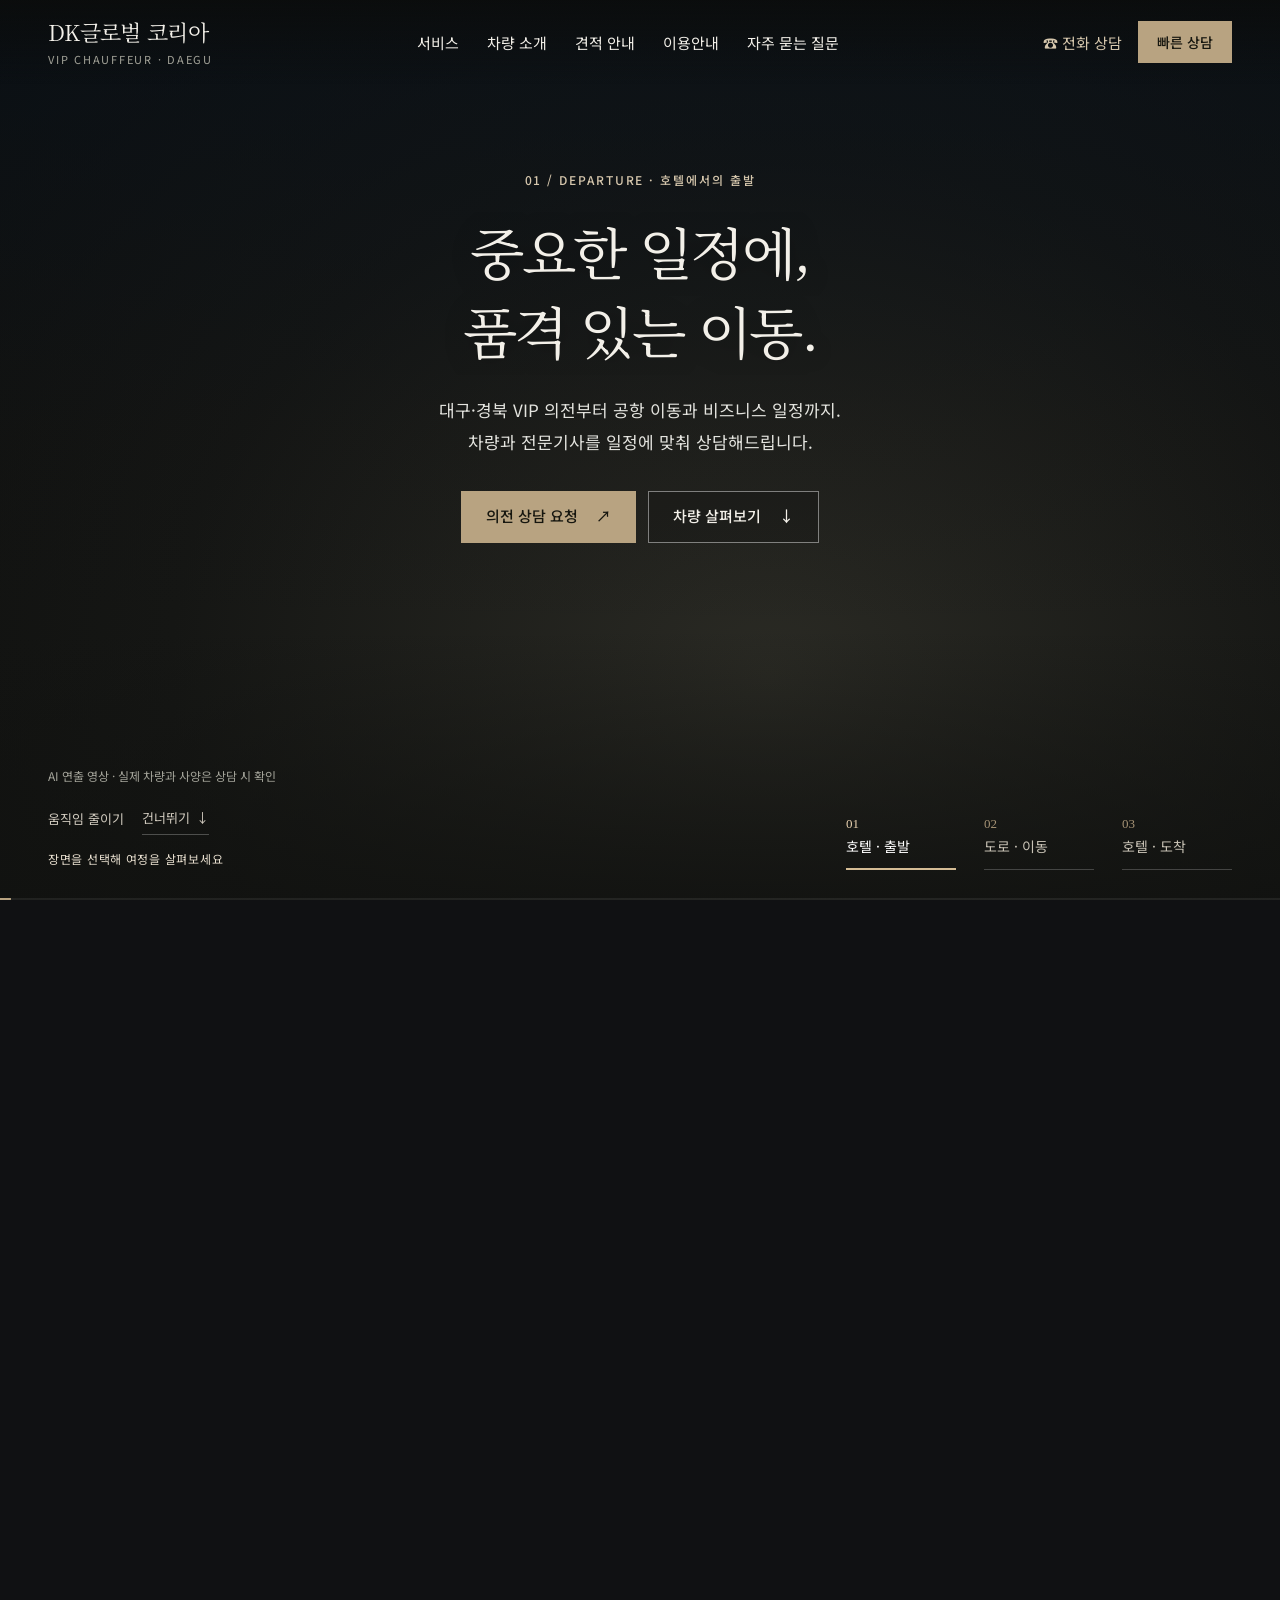
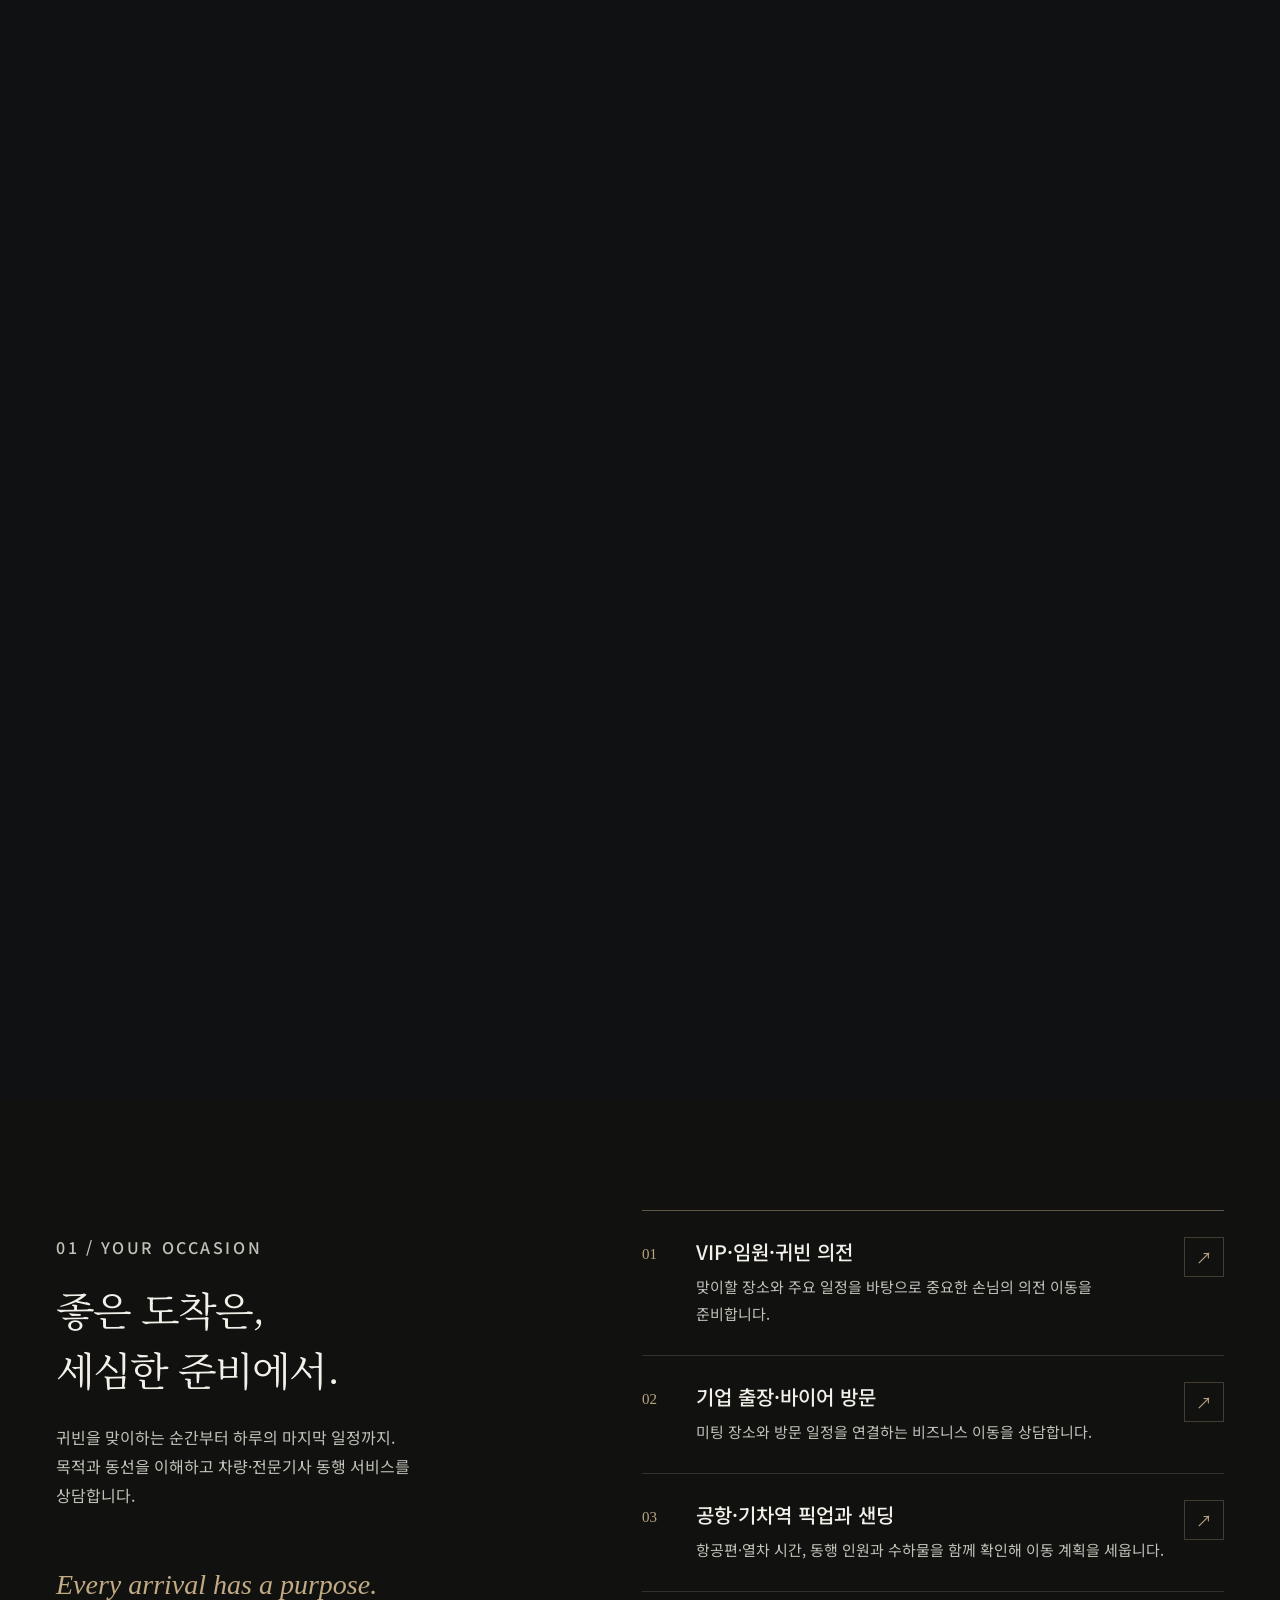
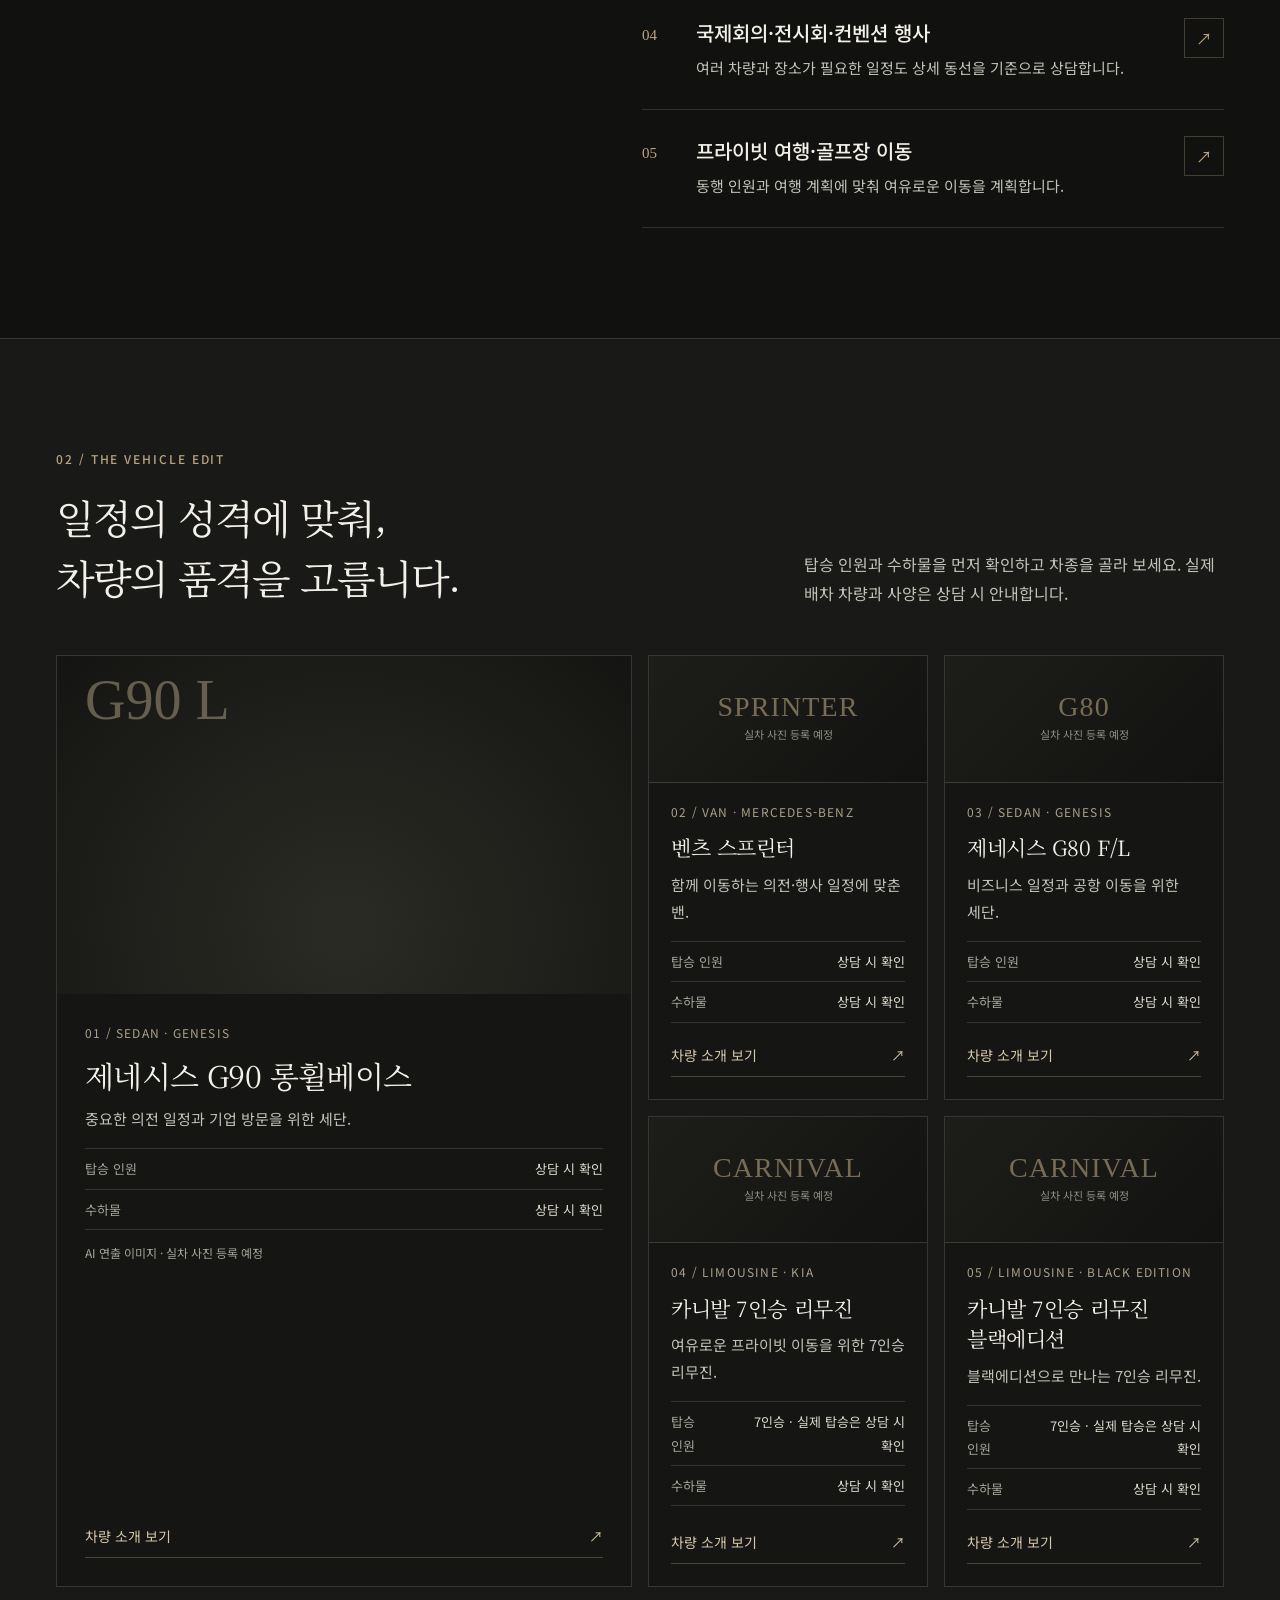
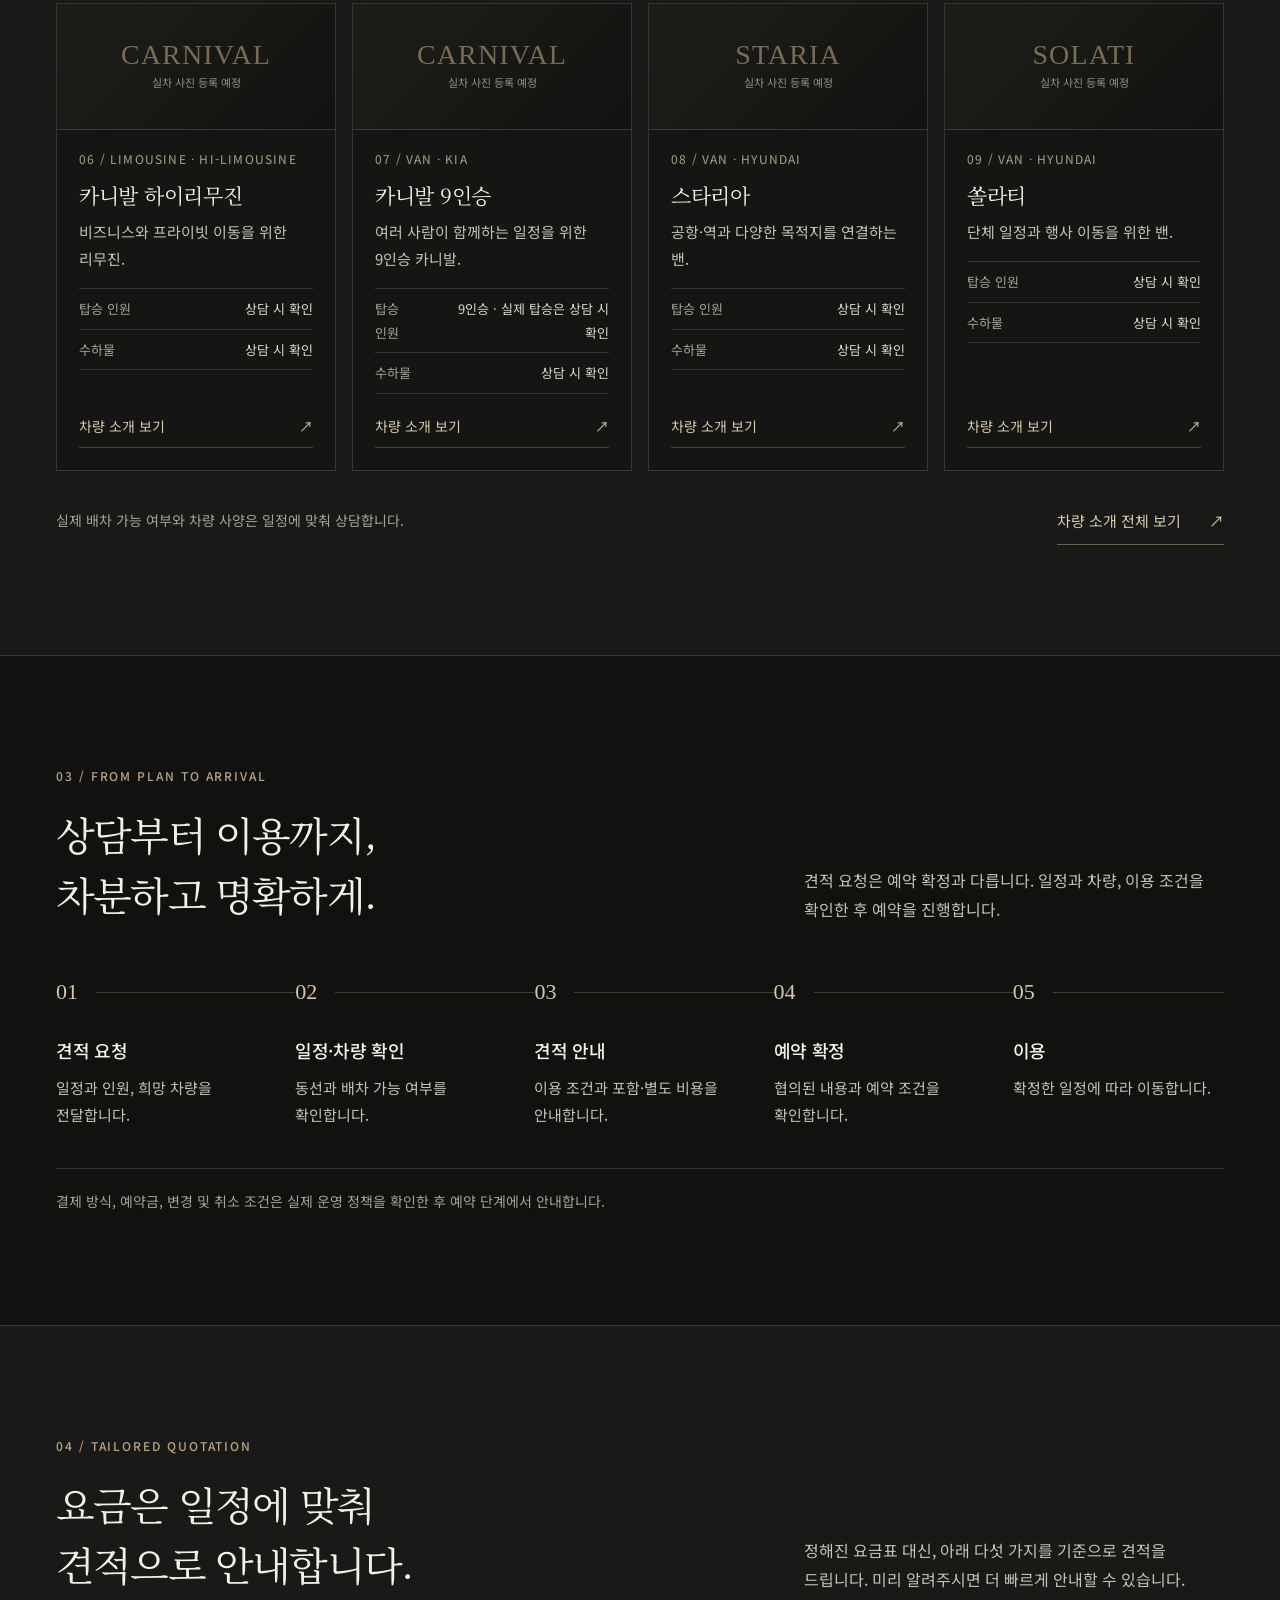
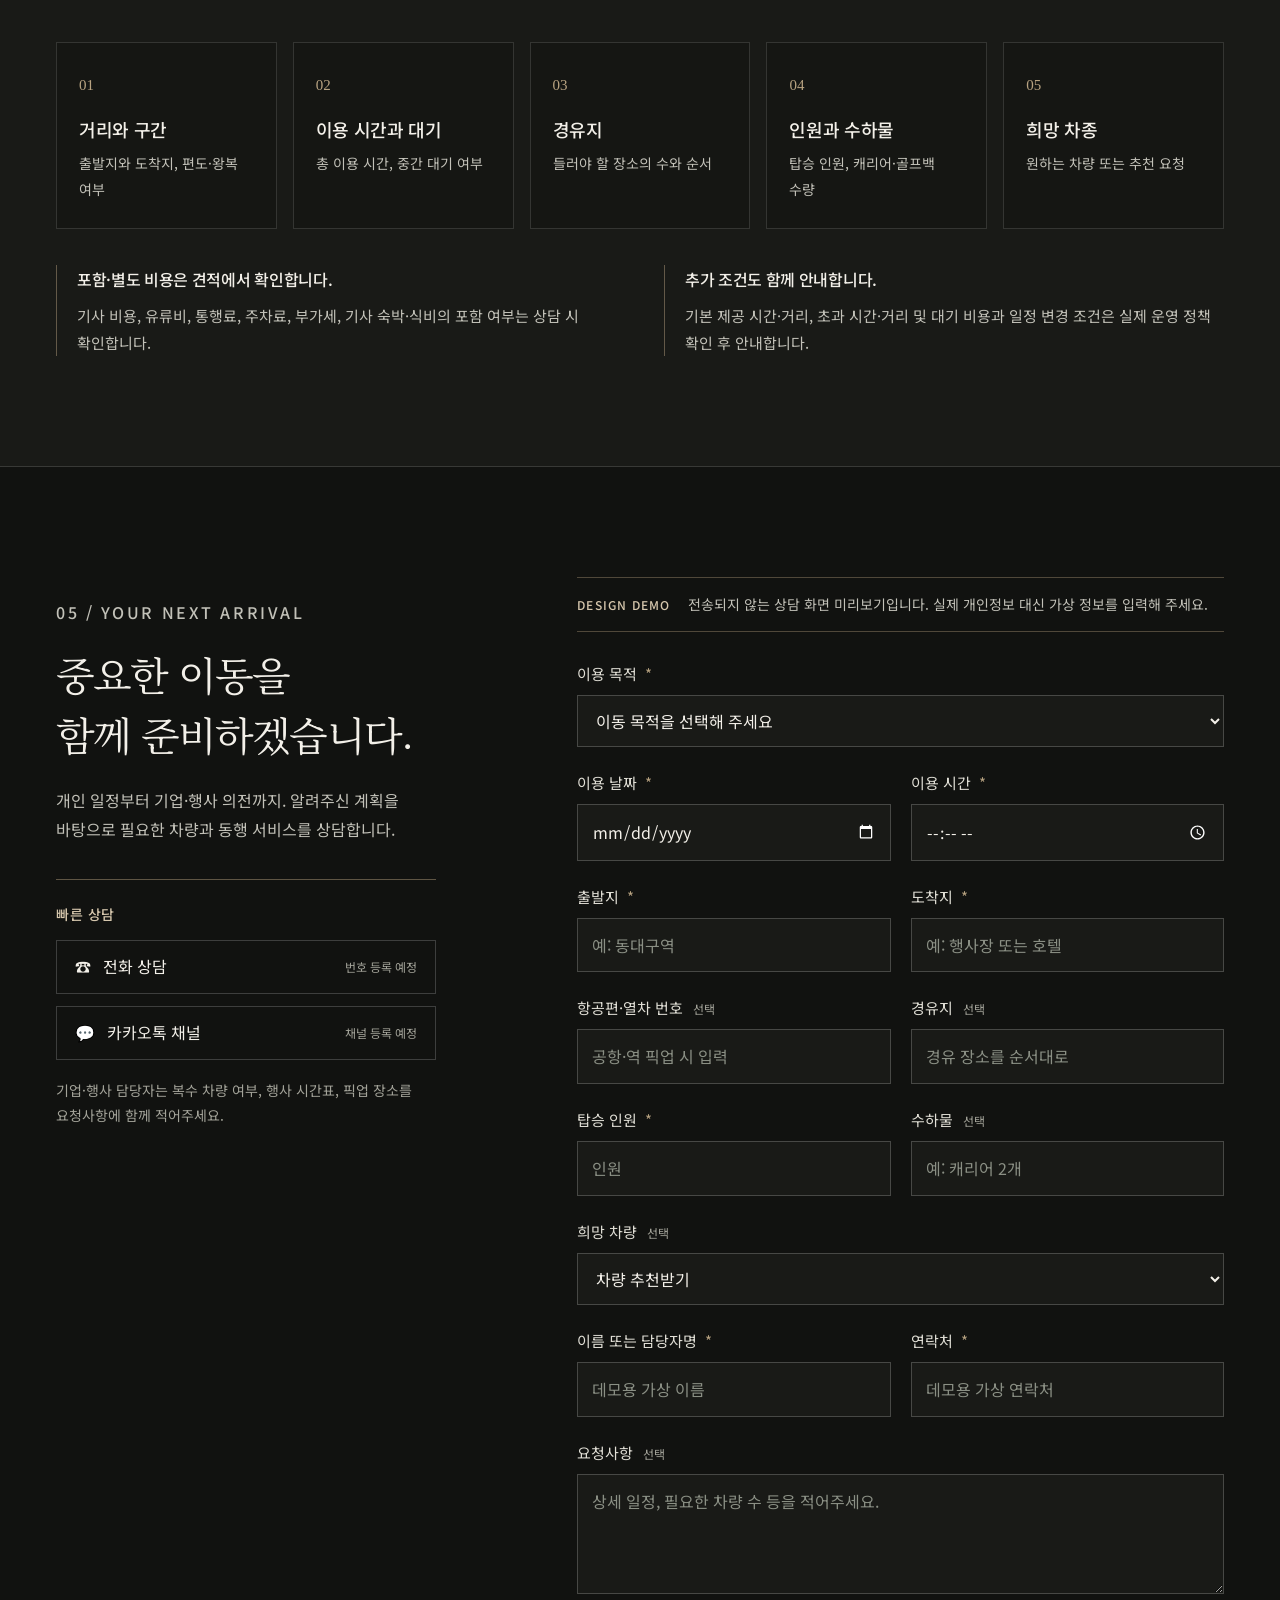
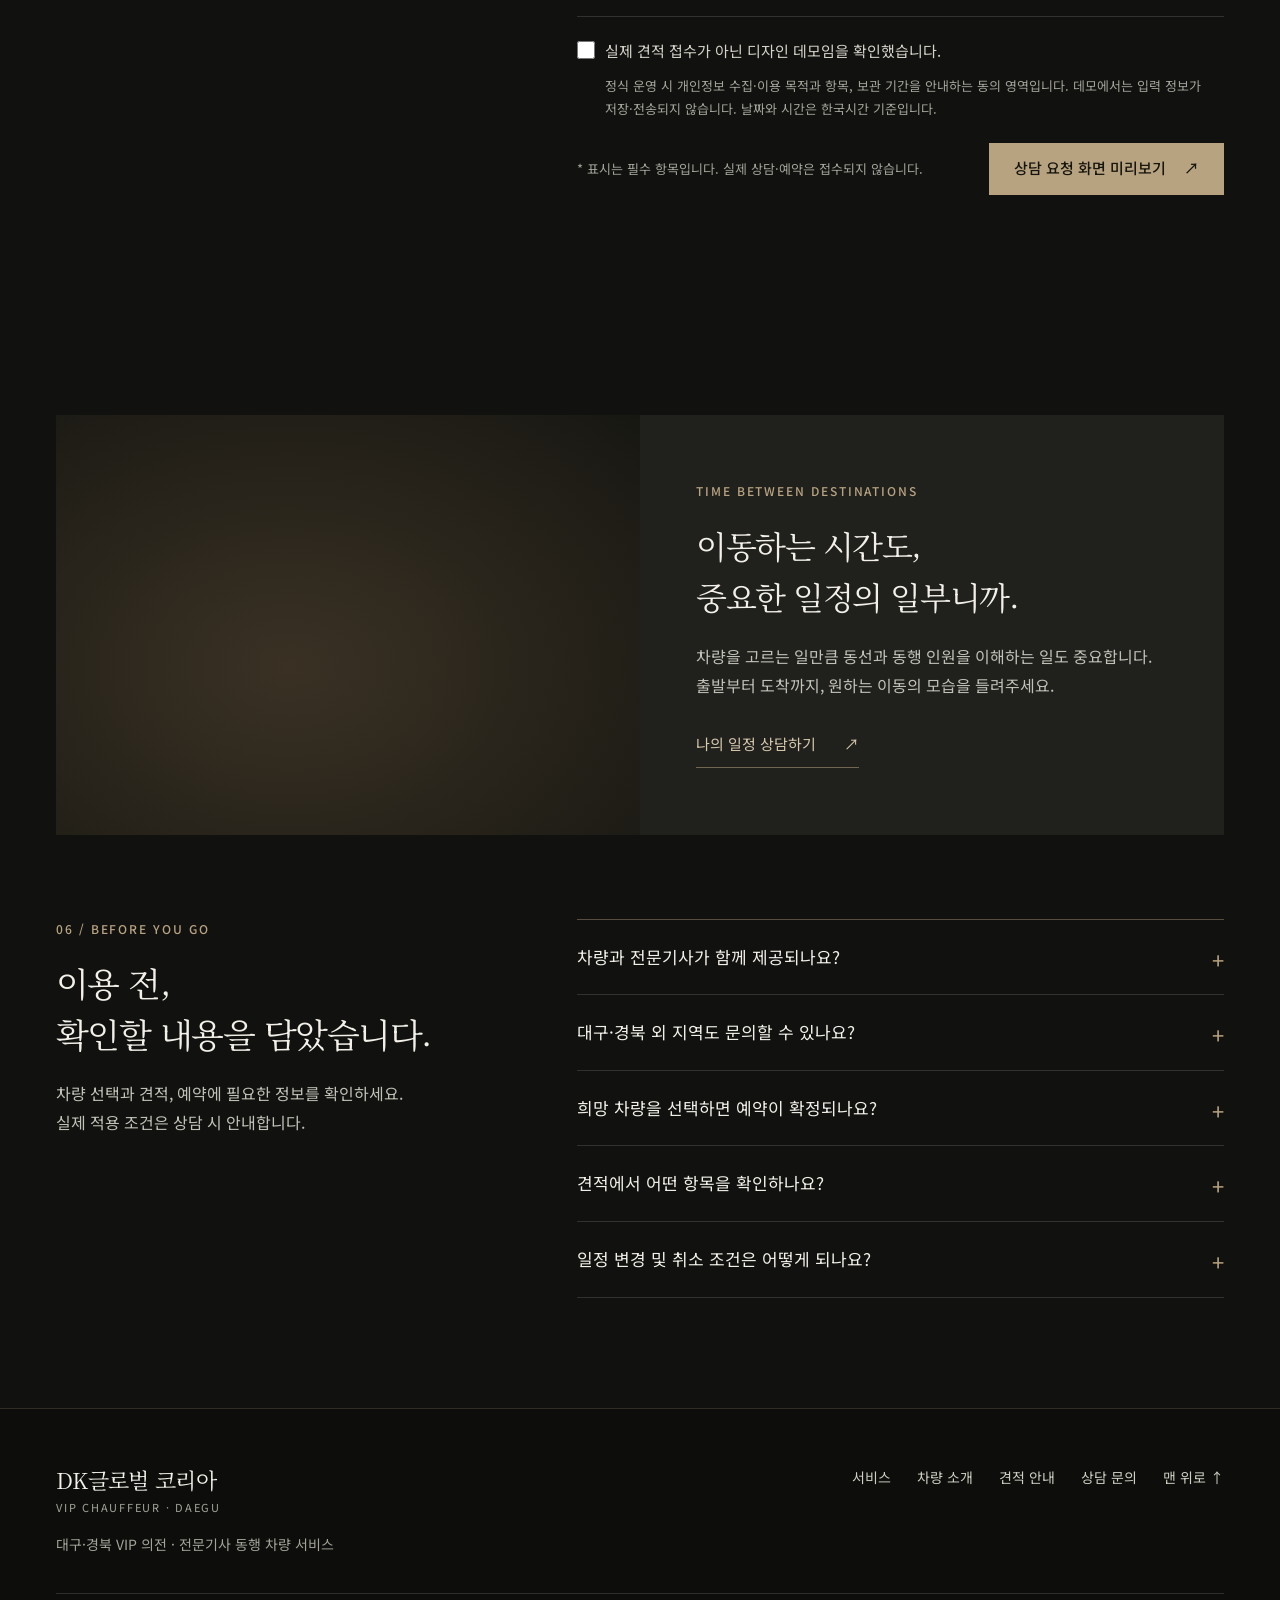
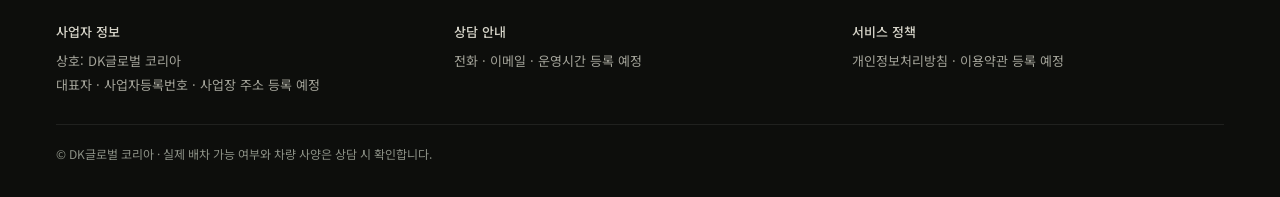
==== commit 5de6317d: "Add DK consult page combining Keylight split layout with concept A styling Split-screen quick consul" ====
--- a/dk-global-korea/concept-a-v2/index.html
+++ b/dk-global-korea/concept-a-v2/index.html
@@ -25,7 +25,7 @@
     <div class="header-actions">
       <!-- TODO: 실제 전화번호로 교체 → href="tel:010-0000-0000" -->
       <a class="header-call" href="#contact" data-contact="phone"><span aria-hidden="true">☎</span> 전화 상담</a>
-      <a class="btn btn-small" href="#quote">상담 요청</a>
+      <a class="btn btn-small" href="../consult/">빠른 상담</a>
       <button class="menu-toggle" type="button" aria-label="메뉴 열기" aria-expanded="false" aria-controls="main-nav">☰</button>
     </div>
   </div>
